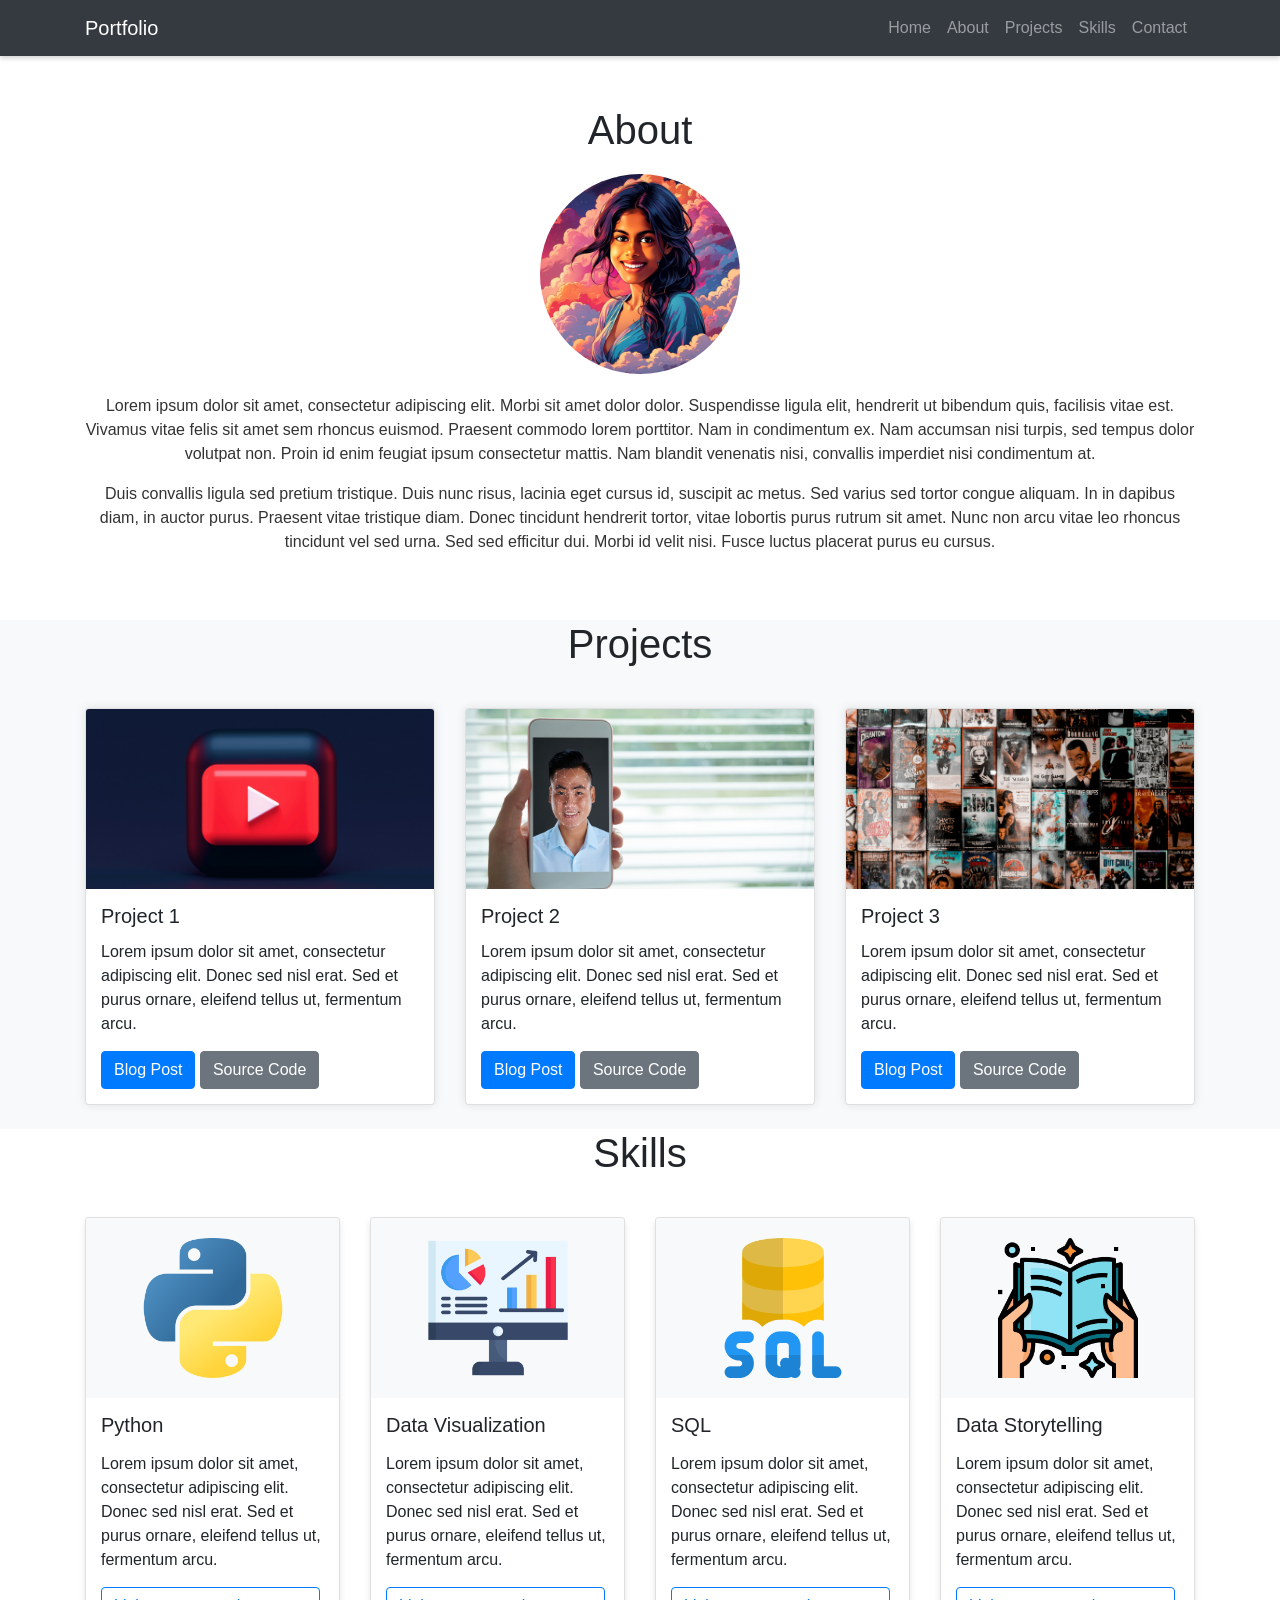
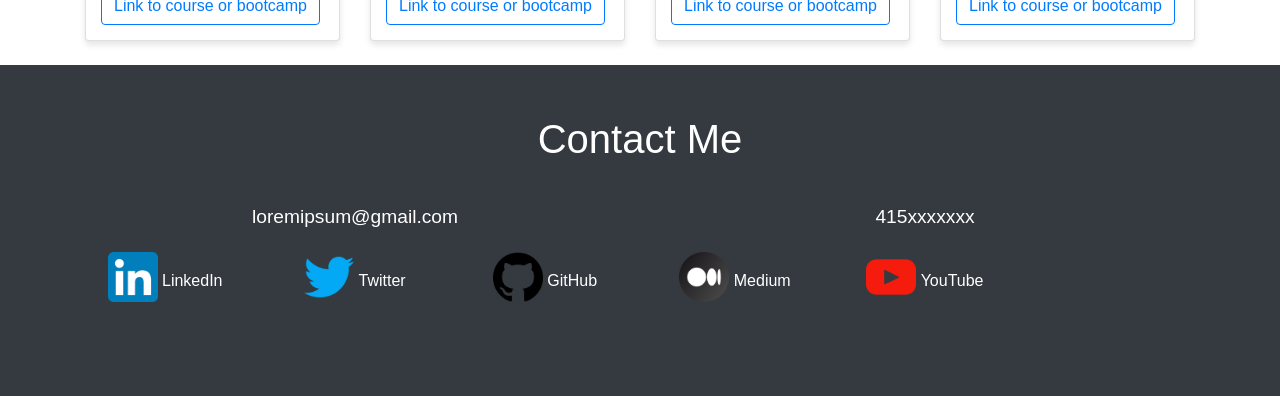
==== index.html @ c8d3bc5d "first commit" ====
<!DOCTYPE html>
<html lang="en">
<head>
<meta charset="UTF-8">
<meta name="viewport" content="width=device-width, initial-scale=1.0">
<title>About Section</title>
<!-- Bootstrap CSS -->
<link rel="stylesheet" href="https://stackpath.bootstrapcdn.com/bootstrap/4.5.2/css/bootstrap.min.css">

<style>
  .about-section {
    text-align: center;
    padding: 50px 0;
  }
  .about-section h2 {
    font-size: 2.5rem;
    margin-bottom: 20px;
  }
  .about-section img {
    width: 200px; /* Adjust the size as needed */
    height: 200px;
    border-radius: 50%; /* Makes the image round */
    margin-bottom: 20px;
  }
  .about-section p {
    color: #333;
  }

  /* Additional CSS for Projects Section */
.projects-section h2 {
  margin-bottom: 40px;
  font-size: 2.5rem;
}
.card {
  box-shadow: 0 0 10px rgba(0,0,0,0.1); /* Adds a subtle shadow around the card */
}
.card-img-top {
  max-height: 180px; /* Adjust this value to fit the image properly in the card */
  object-fit: cover; /* This makes sure the image covers the area properly */
}
.card-body {
  padding: 15px;
}
.card-title {
  font-size: 1.25rem;
}
.card-text {
  margin-bottom: 15px;
}

/* Additional CSS for Skills Section */
.skills-section h2 {
  margin-bottom: 40px;
  font-size: 2.5rem;
}
.skills-section .card {
  box-shadow: 0 4px 6px rgba(0,0,0,0.1);
}
.skills-section .card-img-top {
  padding: 20px; /* Add padding around your images if needed */
  background-color: #f8f9fa; /* Adjust the background color if your images have transparent areas */
  height: 180px; /* Fixed height for consistency */
  object-fit: contain; /* This will make sure the image is scaled properly within the container */
}
.skills-section .card-body {
  padding: 15px;
}
.skills-section .card-title {
  font-size: 1.25rem;
  margin-bottom: 15px;
}
.skills-section .btn-outline-primary {
  color: #007bff;
  border-color: #007bff;
}
.skills-section .btn-outline-primary:hover {
  color: #fff;
  background-color: #007bff;
  border-color: #007bff;
}

/* Additional CSS for Contact Section */
.contact-section {
  padding: 50px 0;
}
.contact-section h2 {
  font-size: 2.5rem;
  margin-bottom: 40px;
}
.contact-section p {
  font-size: 1.2rem;
  margin-bottom: 20px;
}
.social-icon {
  width: 50px; /* Size of your icons */
  margin-bottom: 10px;
}
/* Hover effect for icons */
.social-icon:hover {
  opacity: 0.7;
}
/* Style for links in the Contact section */
.contact-section a {
  color: #fff;
  text-decoration: none; /* Removes underline from links */
  display: inline-block; /* Allows for margin on the bottom */
  margin-bottom: 10px;
}
.contact-section a:hover {
  color: #ddd; /* Color when hovering over the link */
}

/* CSS for Sticky Navbar */
.navbar {
  box-shadow: 0 2px 5px rgba(0,0,0,0.2); /* Adds a shadow for depth */
}

/* Ensure padding is added to body to avoid content being hidden behind the navbar */
body { 
  padding-top: 56px; /* Adjust this value based on the height of your navbar */
}

/* Smooth scroll */
html {
  scroll-behavior: smooth;
}

/* Style for navigation bar links */
.navbar-nav .nav-link {
  color: white;
}

.navbar-nav .nav-link:hover {
  color: #f8f9fa; /* Slightly lighter white when hovering over links */
}

/* Media query for responsive navbar collapsing */
@media (max-width: 992px) {
  .navbar-collapse {
    background-color: #343a40; /* Same as navbar color for seamless look */
  }
}


</style>

</head>
<body>

<section id='about' class="about-section">
  <div class="container">
    <h2>About</h2>
    <img src="images/about/1.jpg" alt="About Me">
    <p>Lorem ipsum dolor sit amet, consectetur adipiscing elit. Morbi sit amet dolor dolor. Suspendisse ligula elit, hendrerit ut bibendum quis, facilisis vitae est. Vivamus vitae felis sit amet sem rhoncus euismod. Praesent commodo lorem porttitor. Nam in condimentum ex. Nam accumsan nisi turpis, sed tempus dolor volutpat non. Proin id enim feugiat ipsum consectetur mattis. Nam blandit venenatis nisi, convallis imperdiet nisi condimentum at.</p>
    <p>Duis convallis ligula sed pretium tristique. Duis nunc risus, lacinia eget cursus id, suscipit ac metus. Sed varius sed tortor congue aliquam. In in dapibus diam, in auctor purus. Praesent vitae tristique diam. Donec tincidunt hendrerit tortor, vitae lobortis purus rutrum sit amet. Nunc non arcu vitae leo rhoncus tincidunt vel sed urna. Sed sed efficitur dui. Morbi id velit nisi. Fusce luctus placerat purus eu cursus.</p>
  </div>
</section>


<!-- Projects Section -->
<section id="projects" class="projects-section bg-light" id="projects">
  <div class="container">
    <h2 class="text-center">Projects</h2>
    <div class="row">
      <!-- Project 1 -->
      <div class="col-md-4 mb-4">
        <div class="card">
          <img src="images/projects/1.jpg" class="card-img-top" alt="Project 1">
          <div class="card-body">
            <h5 class="card-title">Project 1</h5>
            <p class="card-text">Lorem ipsum dolor sit amet, consectetur adipiscing elit. Donec sed nisl erat. Sed et purus ornare, eleifend tellus ut, fermentum arcu.</p>
            <a href="#" class="btn btn-primary">Blog Post</a>
            <a href="#" class="btn btn-secondary">Source Code</a>
          </div>
        </div>
      </div>
      <!-- Project 2 -->
      <div class="col-md-4 mb-4">
        <div class="card">
          <img src="images/projects/2.jpg" class="card-img-top" alt="Project 2">
          <div class="card-body">
            <h5 class="card-title">Project 2</h5>
            <p class="card-text">Lorem ipsum dolor sit amet, consectetur adipiscing elit. Donec sed nisl erat. Sed et purus ornare, eleifend tellus ut, fermentum arcu.</p>
            <a href="#" class="btn btn-primary">Blog Post</a>
            <a href="#" class="btn btn-secondary">Source Code</a>
          </div>
        </div>
      </div>
      <!-- Project 3 -->
      <div class="col-md-4 mb-4">
        <div class="card">
          <img src="images/projects/3.jpg" class="card-img-top" alt="Project 3">
          <div class="card-body">
            <h5 class="card-title">Project 3</h5>
            <p class="card-text">Lorem ipsum dolor sit amet, consectetur adipiscing elit. Donec sed nisl erat. Sed et purus ornare, eleifend tellus ut, fermentum arcu.</p>
            <a href="#" class="btn btn-primary">Blog Post</a>
            <a href="#" class="btn btn-secondary">Source Code</a>
          </div>
        </div>
      </div>
    </div>

  </div>
</section>


<!-- Skills Section -->
<section id="skills" class="skills-section bg-white" id="skills">
  <div class="container">
    <h2 class="text-center">Skills</h2>
    <div class="row">
      <!-- Skill 1 -->
      <div class="col-lg-3 col-md-6 mb-4">
        <div class="card">
          <img src="images/skills/1.png" class="card-img-top" alt="Python">
          <div class="card-body">
            <h5 class="card-title">Python</h5>
            <p class="card-text">Lorem ipsum dolor sit amet, consectetur adipiscing elit. Donec sed nisl erat. Sed et purus ornare, eleifend tellus ut, fermentum arcu.</p>
            <a href="#" class="btn btn-outline-primary">Link to course or bootcamp</a>
          </div>
        </div>
      </div>
      <!-- Skill 2 -->
      <div class="col-lg-3 col-md-6 mb-4">
        <div class="card">
          <img src="images/skills/2.png" class="card-img-top" alt="Data Visualization">
          <div class="card-body">
            <h5 class="card-title">Data Visualization</h5>
            <p class="card-text">Lorem ipsum dolor sit amet, consectetur adipiscing elit. Donec sed nisl erat. Sed et purus ornare, eleifend tellus ut, fermentum arcu.</p>
            <a href="#" class="btn btn-outline-primary">Link to course or bootcamp</a>
          </div>
        </div>
      </div>
      <!-- Skill 3 -->
      <div class="col-lg-3 col-md-6 mb-4">
        <div class="card">
          <img src="images/skills/3.png" class="card-img-top" alt="SQL">
          <div class="card-body">
            <h5 class="card-title">SQL</h5>
            <p class="card-text">Lorem ipsum dolor sit amet, consectetur adipiscing elit. Donec sed nisl erat. Sed et purus ornare, eleifend tellus ut, fermentum arcu.</p>
            <a href="#" class="btn btn-outline-primary">Link to course or bootcamp</a>
          </div>
        </div>
      </div>
      <!-- Skill 4 -->
      <div class="col-lg-3 col-md-6 mb-4">
        <div class="card">
          <img src="images/skills/4.png" class="card-img-top" alt="Data Storytelling">
          <div class="card-body">
            <h5 class="card-title">Data Storytelling</h5>
            <p class="card-text">Lorem ipsum dolor sit amet, consectetur adipiscing elit. Donec sed nisl erat. Sed et purus ornare, eleifend tellus ut, fermentum arcu.</p>
            <a href="#" class="btn btn-outline-primary">Link to course or bootcamp</a>
          </div>
        </div>
      </div>
    </div>
  </div>
</section>

<!-- Contact Me Section -->
<section id="contact" class="contact-section text-center text-white bg-dark">
  <div class="container">
    <h2>Contact Me</h2>
    <div class="row">
      <div class="col-lg-6">
        <p><i class="fas fa-envelope"></i> loremipsum@gmail.com</p>
      </div>
      <div class="col-lg-6">
        <p><i class="fas fa-phone"></i> 415xxxxxxx</p>
      </div>
    </div>
    <div class="row">
      <div class="col-lg-2 col-md-4 mb-4">
        <a href="https://linkedin.com/in/yourusername" target="_blank">
          <img src="icons/linkedin.png" alt="LinkedIn" class="social-icon">
          LinkedIn
        </a>
      </div>
      <div class="col-lg-2 col-md-4 mb-4">
        <a href="https://twitter.com/yourusername" target="_blank">
          <img src="icons/twitter.png" alt="Twitter" class="social-icon">
          Twitter
        </a>
      </div>
      <div class="col-lg-2 col-md-4 mb-4">
        <a href="https://github.com/yourusername" target="_blank">
          <img src="icons/github.png" alt="GitHub" class="social-icon">
          GitHub
        </a>
      </div>
      <div class="col-lg-2 col-md-4 mb-4">
        <a href="https://medium.com/@yourusername" target="_blank">
          <img src="icons/medium.png" alt="Medium" class="social-icon">
          Medium
        </a>
      </div>
      <div class="col-lg-2 col-md-4 mb-4">
        <a href="https://youtube.com/c/yourchannel" target="_blank">
          <img src="icons/youtube.png" alt="YouTube" class="social-icon">
          YouTube
        </a>
      </div>
    </div>
  </div>
</section>

<!-- Sticky Navigation Bar -->
<nav class="navbar navbar-expand-lg navbar-dark bg-dark fixed-top">
  <div class="container">
    <a class="navbar-brand" href="#home">Portfolio</a>
    <button class="navbar-toggler" type="button" data-toggle="collapse" data-target="#navbarNav" aria-controls="navbarNav" aria-expanded="false" aria-label="Toggle navigation">
      <span class="navbar-toggler-icon"></span>
    </button>
    <div class="collapse navbar-collapse" id="navbarNav">
      <ul class="navbar-nav ml-auto">
        <li class="nav-item">
          <a class="nav-link" href="#home">Home</a>
        </li>
        <li class="nav-item">
          <a class="nav-link" href="#about">About</a>
        </li>
        <li class="nav-item">
          <a class="nav-link" href="#projects">Projects</a>
        </li>
        <li class="nav-item">
          <a class="nav-link" href="#skills">Skills</a>
        </li>
        <li class="nav-item">
          <a class="nav-link" href="#contact">Contact</a>
        </li>
      </ul>
    </div>
  </div>
</nav>


<!-- Bootstrap JS and dependencies (jQuery and Popper) -->
<script src="https://code.jquery.com/jquery-3.5.1.slim.min.js"></script>
<script src="https://cdn.jsdelivr.net/npm/popper.js@1.9.5/dist/umd/popper.min.js"></script>
<script src="https://stackpath.bootstrapcdn.com/bootstrap/4.5.2/js/bootstrap.min.js"></script>
</body>
</html>
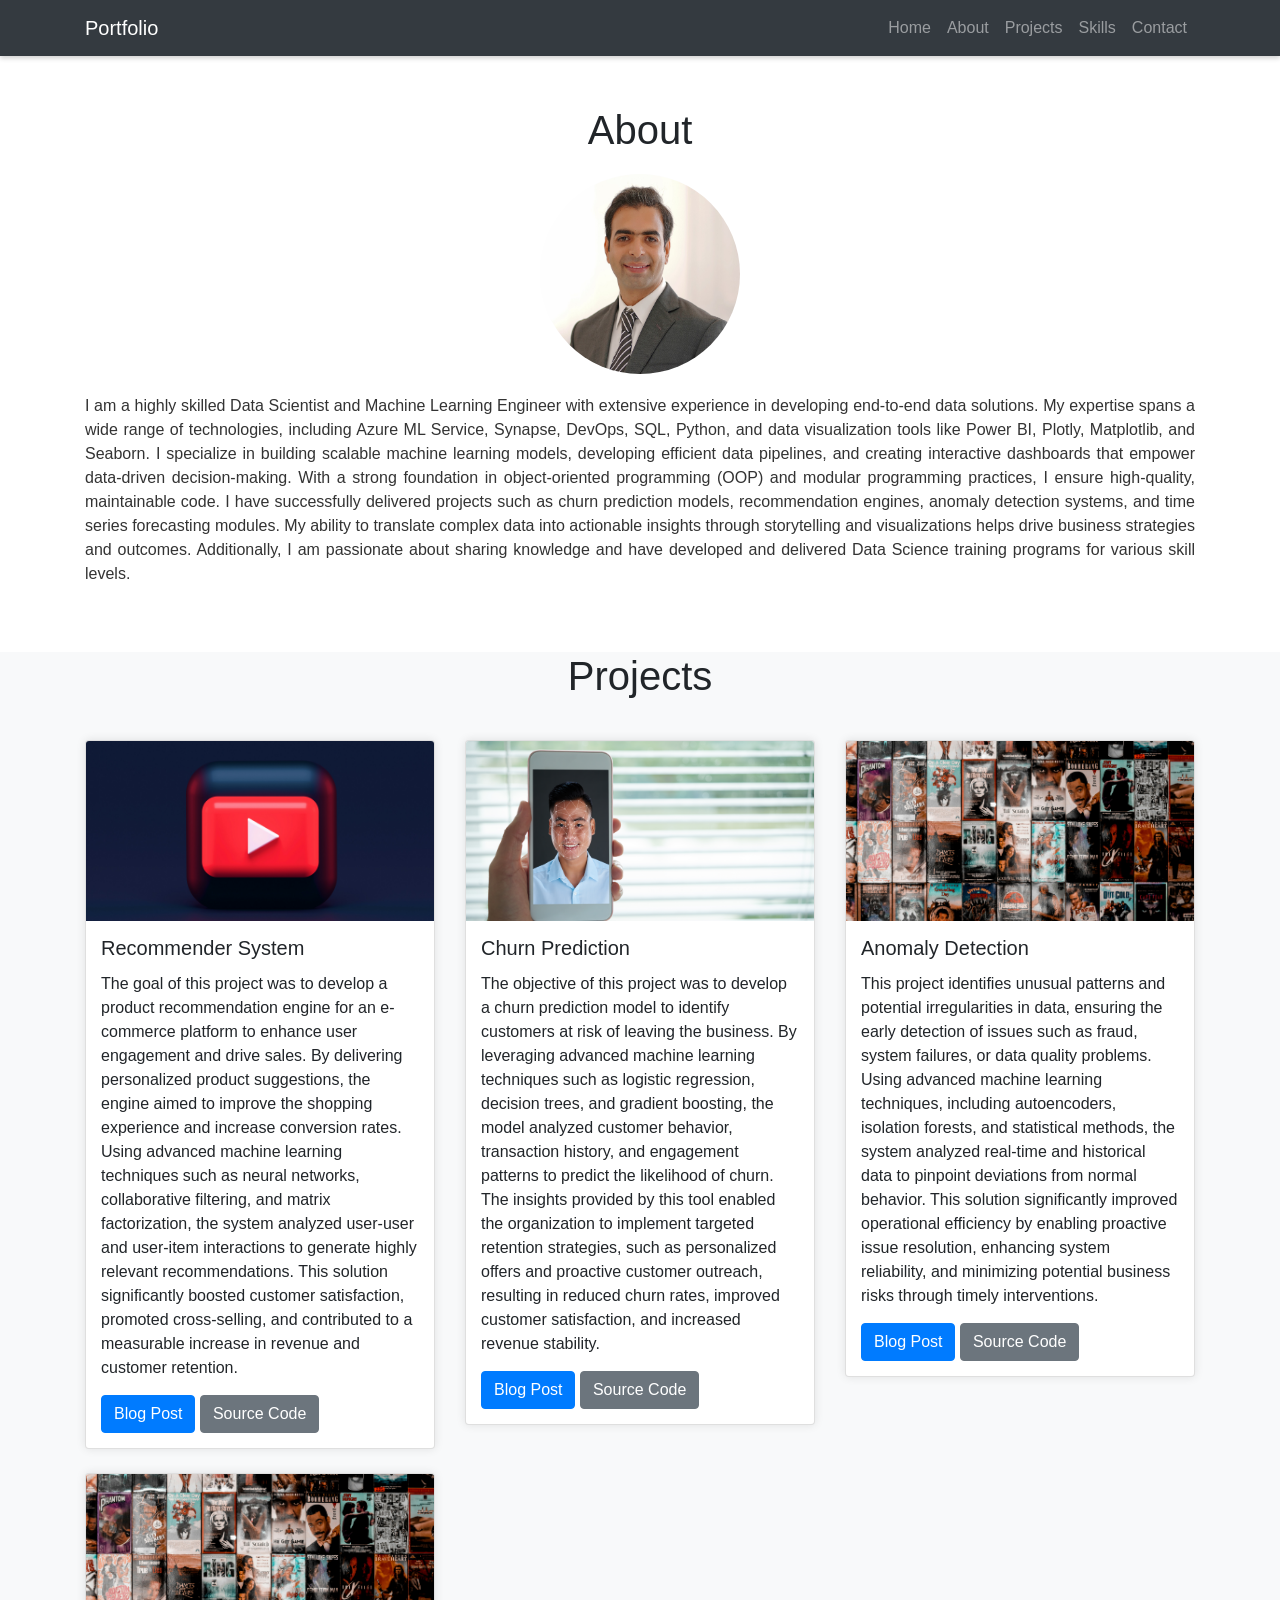
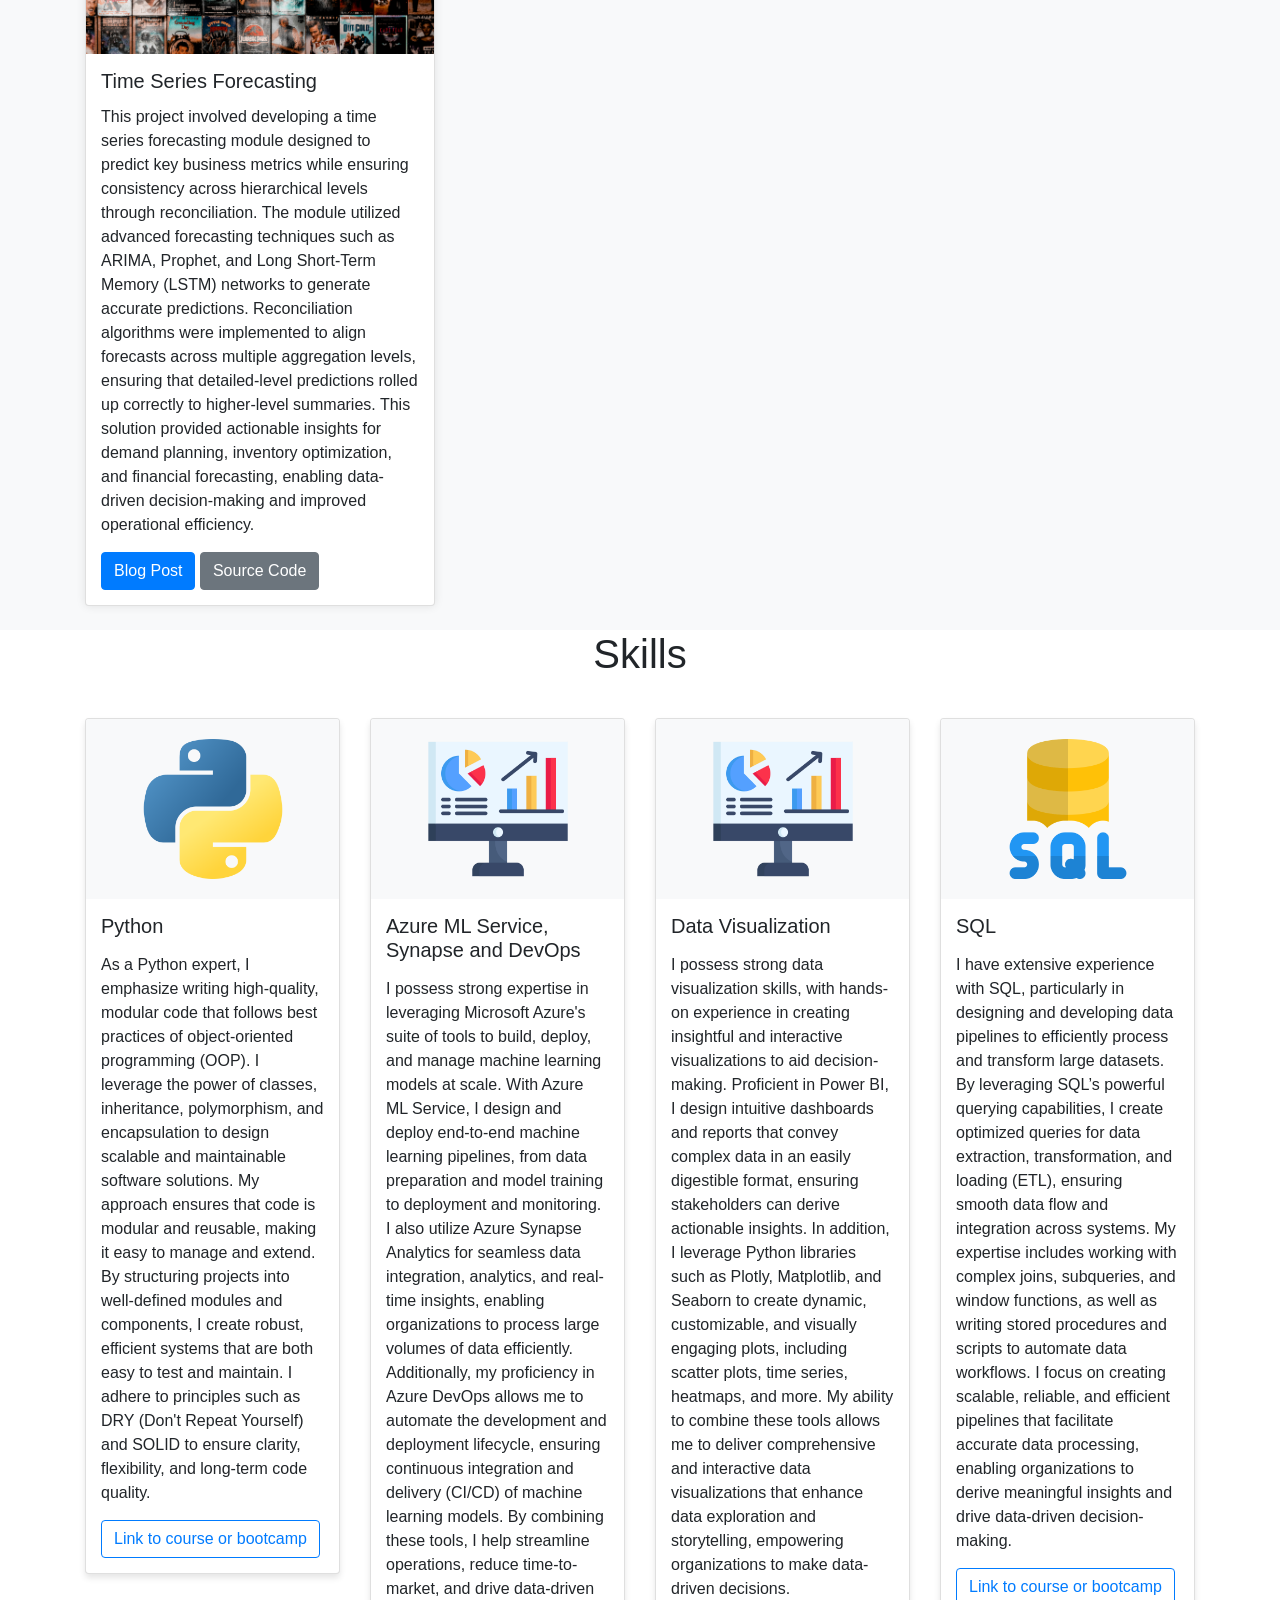
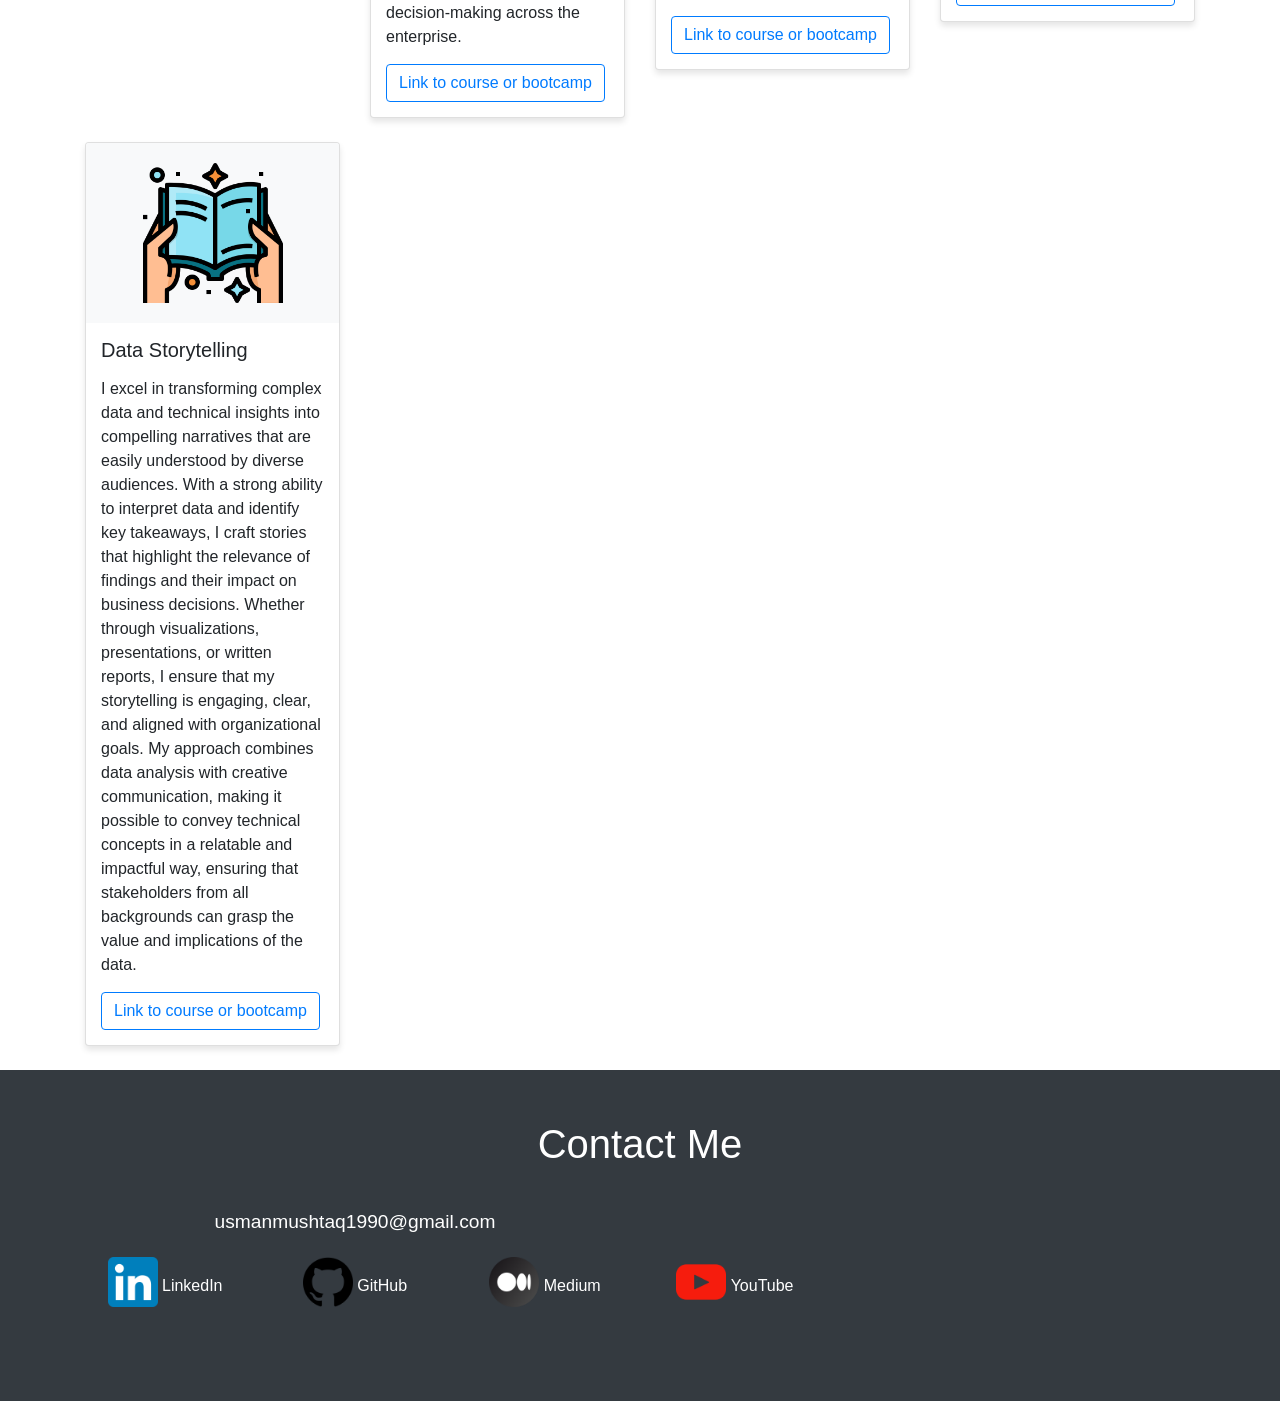
==== commit 2eb8216a: "basic structure of my profile added" ====
--- a/index.html
+++ b/index.html
@@ -150,12 +150,10 @@
 <section id='about' class="about-section">
   <div class="container">
     <h2>About</h2>
-    <img src="images/about/1.jpg" alt="About Me">
-    <p>Lorem ipsum dolor sit amet, consectetur adipiscing elit. Morbi sit amet dolor dolor. Suspendisse ligula elit, hendrerit ut bibendum quis, facilisis vitae est. Vivamus vitae felis sit amet sem rhoncus euismod. Praesent commodo lorem porttitor. Nam in condimentum ex. Nam accumsan nisi turpis, sed tempus dolor volutpat non. Proin id enim feugiat ipsum consectetur mattis. Nam blandit venenatis nisi, convallis imperdiet nisi condimentum at.</p>
-    <p>Duis convallis ligula sed pretium tristique. Duis nunc risus, lacinia eget cursus id, suscipit ac metus. Sed varius sed tortor congue aliquam. In in dapibus diam, in auctor purus. Praesent vitae tristique diam. Donec tincidunt hendrerit tortor, vitae lobortis purus rutrum sit amet. Nunc non arcu vitae leo rhoncus tincidunt vel sed urna. Sed sed efficitur dui. Morbi id velit nisi. Fusce luctus placerat purus eu cursus.</p>
+    <img src="images/about/usman_about_.JPG" alt="About Me">
+    <p style="text-align: justify">I am a highly skilled Data Scientist and Machine Learning Engineer with extensive experience in developing end-to-end data solutions. My expertise spans a wide range of technologies, including Azure ML Service, Synapse, DevOps, SQL, Python, and data visualization tools like Power BI, Plotly, Matplotlib, and Seaborn. I specialize in building scalable machine learning models, developing efficient data pipelines, and creating interactive dashboards that empower data-driven decision-making. With a strong foundation in object-oriented programming (OOP) and modular programming practices, I ensure high-quality, maintainable code. I have successfully delivered projects such as churn prediction models, recommendation engines, anomaly detection systems, and time series forecasting modules. My ability to translate complex data into actionable insights through storytelling and visualizations helps drive business strategies and outcomes. Additionally, I am passionate about sharing knowledge and have developed and delivered Data Science training programs for various skill levels.</p>
   </div>
 </section>
-
 
 <!-- Projects Section -->
 <section id="projects" class="projects-section bg-light" id="projects">
@@ -167,8 +165,8 @@
         <div class="card">
           <img src="images/projects/1.jpg" class="card-img-top" alt="Project 1">
           <div class="card-body">
-            <h5 class="card-title">Project 1</h5>
-            <p class="card-text">Lorem ipsum dolor sit amet, consectetur adipiscing elit. Donec sed nisl erat. Sed et purus ornare, eleifend tellus ut, fermentum arcu.</p>
+            <h5 class="card-title">Recommender System</h5>
+            <p class="card-text">The goal of this project was to develop a product recommendation engine for an e-commerce platform to enhance user engagement and drive sales. By delivering personalized product suggestions, the engine aimed to improve the shopping experience and increase conversion rates. Using advanced machine learning techniques such as neural networks, collaborative filtering, and matrix factorization, the system analyzed user-user and user-item interactions to generate highly relevant recommendations. This solution significantly boosted customer satisfaction, promoted cross-selling, and contributed to a measurable increase in revenue and customer retention.</p>
             <a href="#" class="btn btn-primary">Blog Post</a>
             <a href="#" class="btn btn-secondary">Source Code</a>
           </div>
@@ -179,8 +177,8 @@
         <div class="card">
           <img src="images/projects/2.jpg" class="card-img-top" alt="Project 2">
           <div class="card-body">
-            <h5 class="card-title">Project 2</h5>
-            <p class="card-text">Lorem ipsum dolor sit amet, consectetur adipiscing elit. Donec sed nisl erat. Sed et purus ornare, eleifend tellus ut, fermentum arcu.</p>
+            <h5 class="card-title">Churn Prediction</h5>
+            <p class="card-text"> The objective of this project was to develop a churn prediction model to identify customers at risk of leaving the business. By leveraging advanced machine learning techniques such as logistic regression, decision trees, and gradient boosting, the model analyzed customer behavior, transaction history, and engagement patterns to predict the likelihood of churn. The insights provided by this tool enabled the organization to implement targeted retention strategies, such as personalized offers and proactive customer outreach, resulting in reduced churn rates, improved customer satisfaction, and increased revenue stability.</p>
             <a href="#" class="btn btn-primary">Blog Post</a>
             <a href="#" class="btn btn-secondary">Source Code</a>
           </div>
@@ -191,17 +189,32 @@
         <div class="card">
           <img src="images/projects/3.jpg" class="card-img-top" alt="Project 3">
           <div class="card-body">
-            <h5 class="card-title">Project 3</h5>
-            <p class="card-text">Lorem ipsum dolor sit amet, consectetur adipiscing elit. Donec sed nisl erat. Sed et purus ornare, eleifend tellus ut, fermentum arcu.</p>
+            <h5 class="card-title">Anomaly Detection</h5>
+            <p class="card-text"> 
+              This project identifies unusual patterns and potential irregularities in data, ensuring the early detection of issues such as fraud, system failures, or data quality problems. Using advanced machine learning techniques, including autoencoders, isolation forests, and statistical methods, the system analyzed real-time and historical data to pinpoint deviations from normal behavior. This solution significantly improved operational efficiency by enabling proactive issue resolution, enhancing system reliability, and minimizing potential business risks through timely interventions.</p>
             <a href="#" class="btn btn-primary">Blog Post</a>
             <a href="#" class="btn btn-secondary">Source Code</a>
           </div>
         </div>
       </div>
+      <!-- Project 4 -->
+      <div class="col-md-4 mb-4">
+        <div class="card">
+          <img src="images/projects/3.jpg" class="card-img-top" alt="Project 3">
+          <div class="card-body">
+            <h5 class="card-title">Time Series Forecasting</h5>
+            <p class="card-text"> 
+              This project involved developing a time series forecasting module designed to predict key business metrics while ensuring consistency across hierarchical levels through reconciliation. The module utilized advanced forecasting techniques such as ARIMA, Prophet, and Long Short-Term Memory (LSTM) networks to generate accurate predictions. Reconciliation algorithms were implemented to align forecasts across multiple aggregation levels, ensuring that detailed-level predictions rolled up correctly to higher-level summaries. This solution provided actionable insights for demand planning, inventory optimization, and financial forecasting, enabling data-driven decision-making and improved operational efficiency.</p>
+            <a href="#" class="btn btn-primary">Blog Post</a>
+            <a href="#" class="btn btn-secondary">Source Code</a>
+          </div>
+        </div>
+      </div>
     </div>
 
   </div>
 </section>
+
 
 
 <!-- Skills Section -->
@@ -215,7 +228,7 @@
           <img src="images/skills/1.png" class="card-img-top" alt="Python">
           <div class="card-body">
             <h5 class="card-title">Python</h5>
-            <p class="card-text">Lorem ipsum dolor sit amet, consectetur adipiscing elit. Donec sed nisl erat. Sed et purus ornare, eleifend tellus ut, fermentum arcu.</p>
+            <p class="card-text">As a Python expert, I emphasize writing high-quality, modular code that follows best practices of object-oriented programming (OOP). I leverage the power of classes, inheritance, polymorphism, and encapsulation to design scalable and maintainable software solutions. My approach ensures that code is modular and reusable, making it easy to manage and extend. By structuring projects into well-defined modules and components, I create robust, efficient systems that are both easy to test and maintain. I adhere to principles such as DRY (Don't Repeat Yourself) and SOLID to ensure clarity, flexibility, and long-term code quality.</p>
             <a href="#" class="btn btn-outline-primary">Link to course or bootcamp</a>
           </div>
         </div>
@@ -225,8 +238,19 @@
         <div class="card">
           <img src="images/skills/2.png" class="card-img-top" alt="Data Visualization">
           <div class="card-body">
+            <h5 class="card-title">Azure ML Service, Synapse and DevOps</h5>
+            <p class="card-text"> I possess strong expertise in leveraging Microsoft Azure's suite of tools to build, deploy, and manage machine learning models at scale. With Azure ML Service, I design and deploy end-to-end machine learning pipelines, from data preparation and model training to deployment and monitoring. I also utilize Azure Synapse Analytics for seamless data integration, analytics, and real-time insights, enabling organizations to process large volumes of data efficiently. Additionally, my proficiency in Azure DevOps allows me to automate the development and deployment lifecycle, ensuring continuous integration and delivery (CI/CD) of machine learning models. By combining these tools, I help streamline operations, reduce time-to-market, and drive data-driven decision-making across the enterprise.</p>
+            <a href="#" class="btn btn-outline-primary">Link to course or bootcamp</a>
+          </div>
+        </div>
+      </div>
+      <!-- Skill 2 -->
+      <div class="col-lg-3 col-md-6 mb-4">
+        <div class="card">
+          <img src="images/skills/2.png" class="card-img-top" alt="Data Visualization">
+          <div class="card-body">
             <h5 class="card-title">Data Visualization</h5>
-            <p class="card-text">Lorem ipsum dolor sit amet, consectetur adipiscing elit. Donec sed nisl erat. Sed et purus ornare, eleifend tellus ut, fermentum arcu.</p>
+            <p class="card-text">I possess strong data visualization skills, with hands-on experience in creating insightful and interactive visualizations to aid decision-making. Proficient in Power BI, I design intuitive dashboards and reports that convey complex data in an easily digestible format, ensuring stakeholders can derive actionable insights. In addition, I leverage Python libraries such as Plotly, Matplotlib, and Seaborn to create dynamic, customizable, and visually engaging plots, including scatter plots, time series, heatmaps, and more. My ability to combine these tools allows me to deliver comprehensive and interactive data visualizations that enhance data exploration and storytelling, empowering organizations to make data-driven decisions.</p>
             <a href="#" class="btn btn-outline-primary">Link to course or bootcamp</a>
           </div>
         </div>
@@ -237,7 +261,7 @@
           <img src="images/skills/3.png" class="card-img-top" alt="SQL">
           <div class="card-body">
             <h5 class="card-title">SQL</h5>
-            <p class="card-text">Lorem ipsum dolor sit amet, consectetur adipiscing elit. Donec sed nisl erat. Sed et purus ornare, eleifend tellus ut, fermentum arcu.</p>
+            <p class="card-text">I have extensive experience with SQL, particularly in designing and developing data pipelines to efficiently process and transform large datasets. By leveraging SQL’s powerful querying capabilities, I create optimized queries for data extraction, transformation, and loading (ETL), ensuring smooth data flow and integration across systems. My expertise includes working with complex joins, subqueries, and window functions, as well as writing stored procedures and scripts to automate data workflows. I focus on creating scalable, reliable, and efficient pipelines that facilitate accurate data processing, enabling organizations to derive meaningful insights and drive data-driven decision-making.</p>
             <a href="#" class="btn btn-outline-primary">Link to course or bootcamp</a>
           </div>
         </div>
@@ -248,7 +272,7 @@
           <img src="images/skills/4.png" class="card-img-top" alt="Data Storytelling">
           <div class="card-body">
             <h5 class="card-title">Data Storytelling</h5>
-            <p class="card-text">Lorem ipsum dolor sit amet, consectetur adipiscing elit. Donec sed nisl erat. Sed et purus ornare, eleifend tellus ut, fermentum arcu.</p>
+            <p class="card-text">I excel in transforming complex data and technical insights into compelling narratives that are easily understood by diverse audiences. With a strong ability to interpret data and identify key takeaways, I craft stories that highlight the relevance of findings and their impact on business decisions. Whether through visualizations, presentations, or written reports, I ensure that my storytelling is engaging, clear, and aligned with organizational goals. My approach combines data analysis with creative communication, making it possible to convey technical concepts in a relatable and impactful way, ensuring that stakeholders from all backgrounds can grasp the value and implications of the data.</p>
             <a href="#" class="btn btn-outline-primary">Link to course or bootcamp</a>
           </div>
         </div>
@@ -256,6 +280,8 @@
     </div>
   </div>
 </section>
+
+
 
 <!-- Contact Me Section -->
 <section id="contact" class="contact-section text-center text-white bg-dark">
@@ -263,39 +289,30 @@
     <h2>Contact Me</h2>
     <div class="row">
       <div class="col-lg-6">
-        <p><i class="fas fa-envelope"></i> loremipsum@gmail.com</p>
-      </div>
-      <div class="col-lg-6">
-        <p><i class="fas fa-phone"></i> 415xxxxxxx</p>
+        <p><i class="fas fa-envelope"></i> usmanmushtaq1990@gmail.com</p>
       </div>
     </div>
     <div class="row">
       <div class="col-lg-2 col-md-4 mb-4">
-        <a href="https://linkedin.com/in/yourusername" target="_blank">
+        <a href="https://linkedin.com/in/usman-mushtaq-76699565" target="_blank">
           <img src="icons/linkedin.png" alt="LinkedIn" class="social-icon">
           LinkedIn
         </a>
       </div>
       <div class="col-lg-2 col-md-4 mb-4">
-        <a href="https://twitter.com/yourusername" target="_blank">
-          <img src="icons/twitter.png" alt="Twitter" class="social-icon">
-          Twitter
-        </a>
-      </div>
-      <div class="col-lg-2 col-md-4 mb-4">
-        <a href="https://github.com/yourusername" target="_blank">
+        <a href="https://github.com/umushtaq1990" target="_blank">
           <img src="icons/github.png" alt="GitHub" class="social-icon">
           GitHub
         </a>
       </div>
       <div class="col-lg-2 col-md-4 mb-4">
-        <a href="https://medium.com/@yourusername" target="_blank">
+        <a href="https://medium.com/@usmanmushtaq1990" target="_blank">
           <img src="icons/medium.png" alt="Medium" class="social-icon">
           Medium
         </a>
       </div>
       <div class="col-lg-2 col-md-4 mb-4">
-        <a href="https://youtube.com/c/yourchannel" target="_blank">
+        <a href="https://youtube.com/@usmanmushtaq3152" target="_blank">
           <img src="icons/youtube.png" alt="YouTube" class="social-icon">
           YouTube
         </a>
@@ -303,6 +320,8 @@
     </div>
   </div>
 </section>
+
+
 
 <!-- Sticky Navigation Bar -->
 <nav class="navbar navbar-expand-lg navbar-dark bg-dark fixed-top">
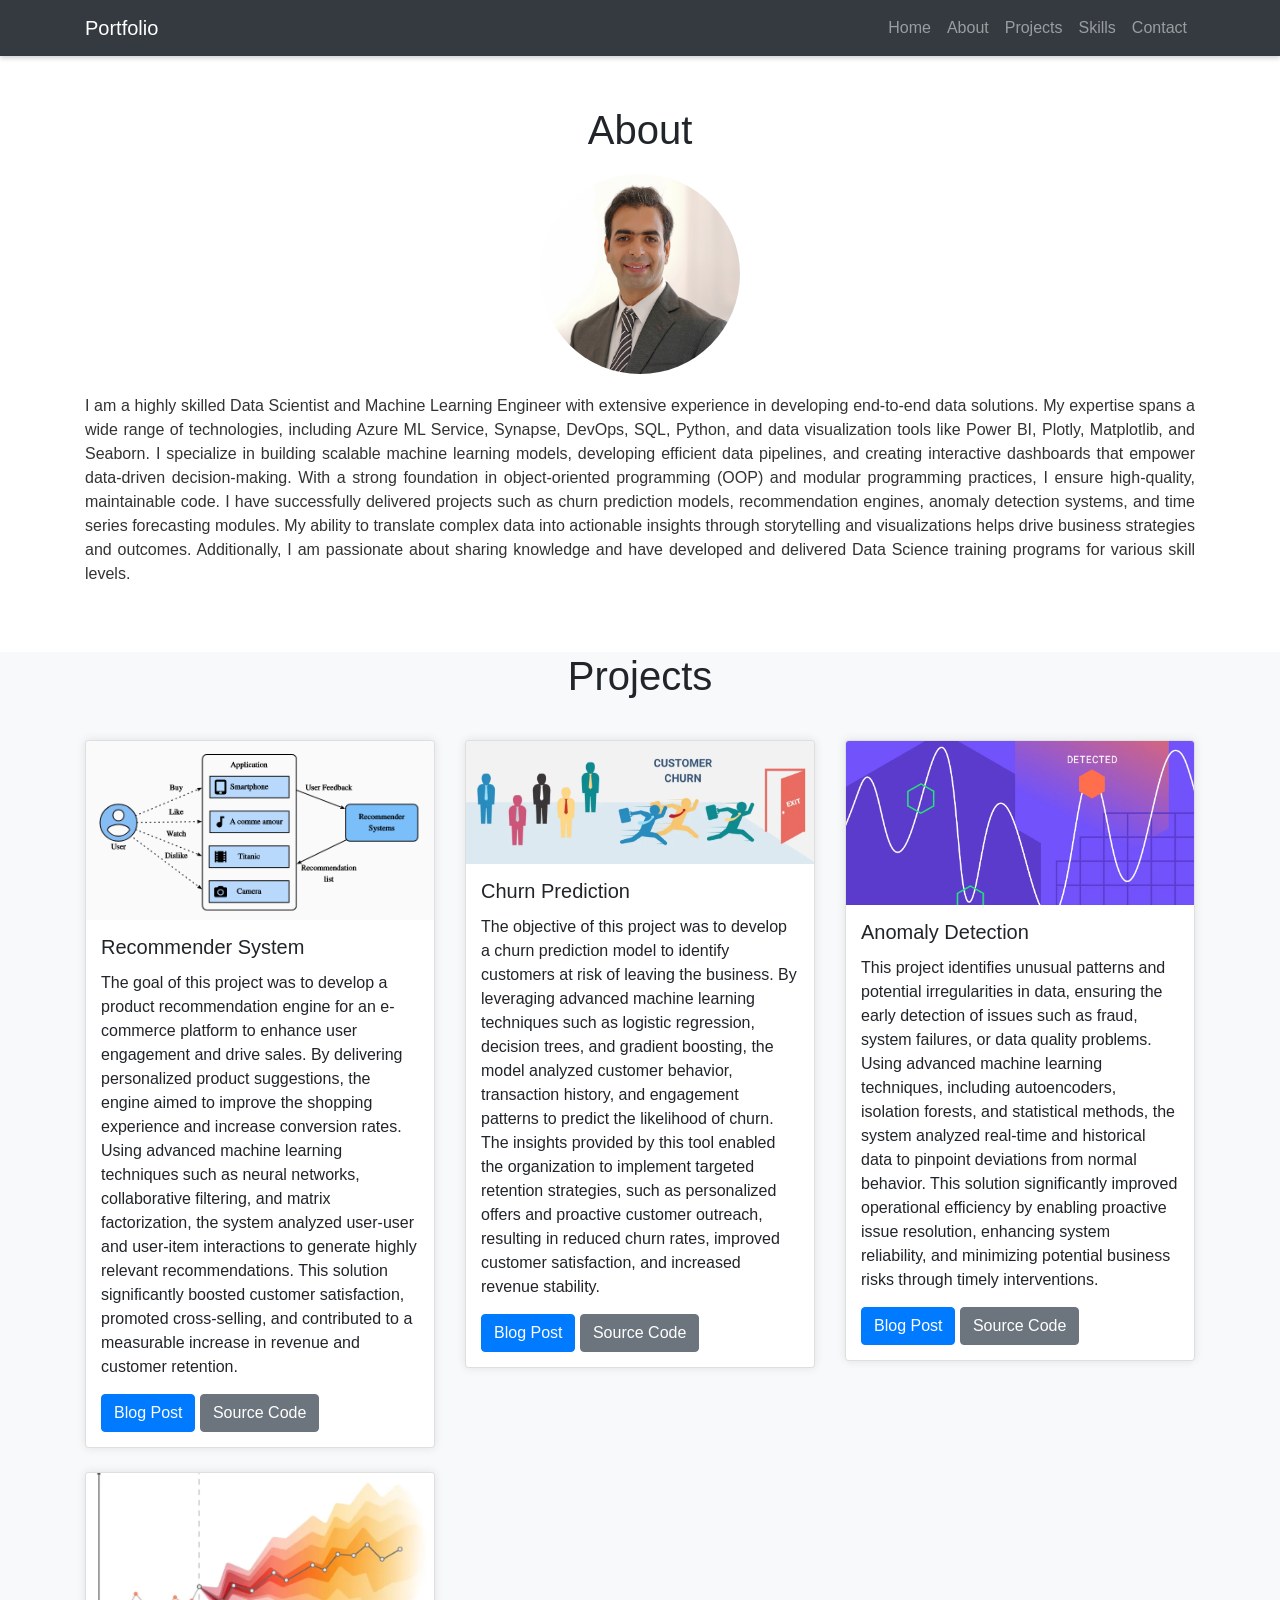
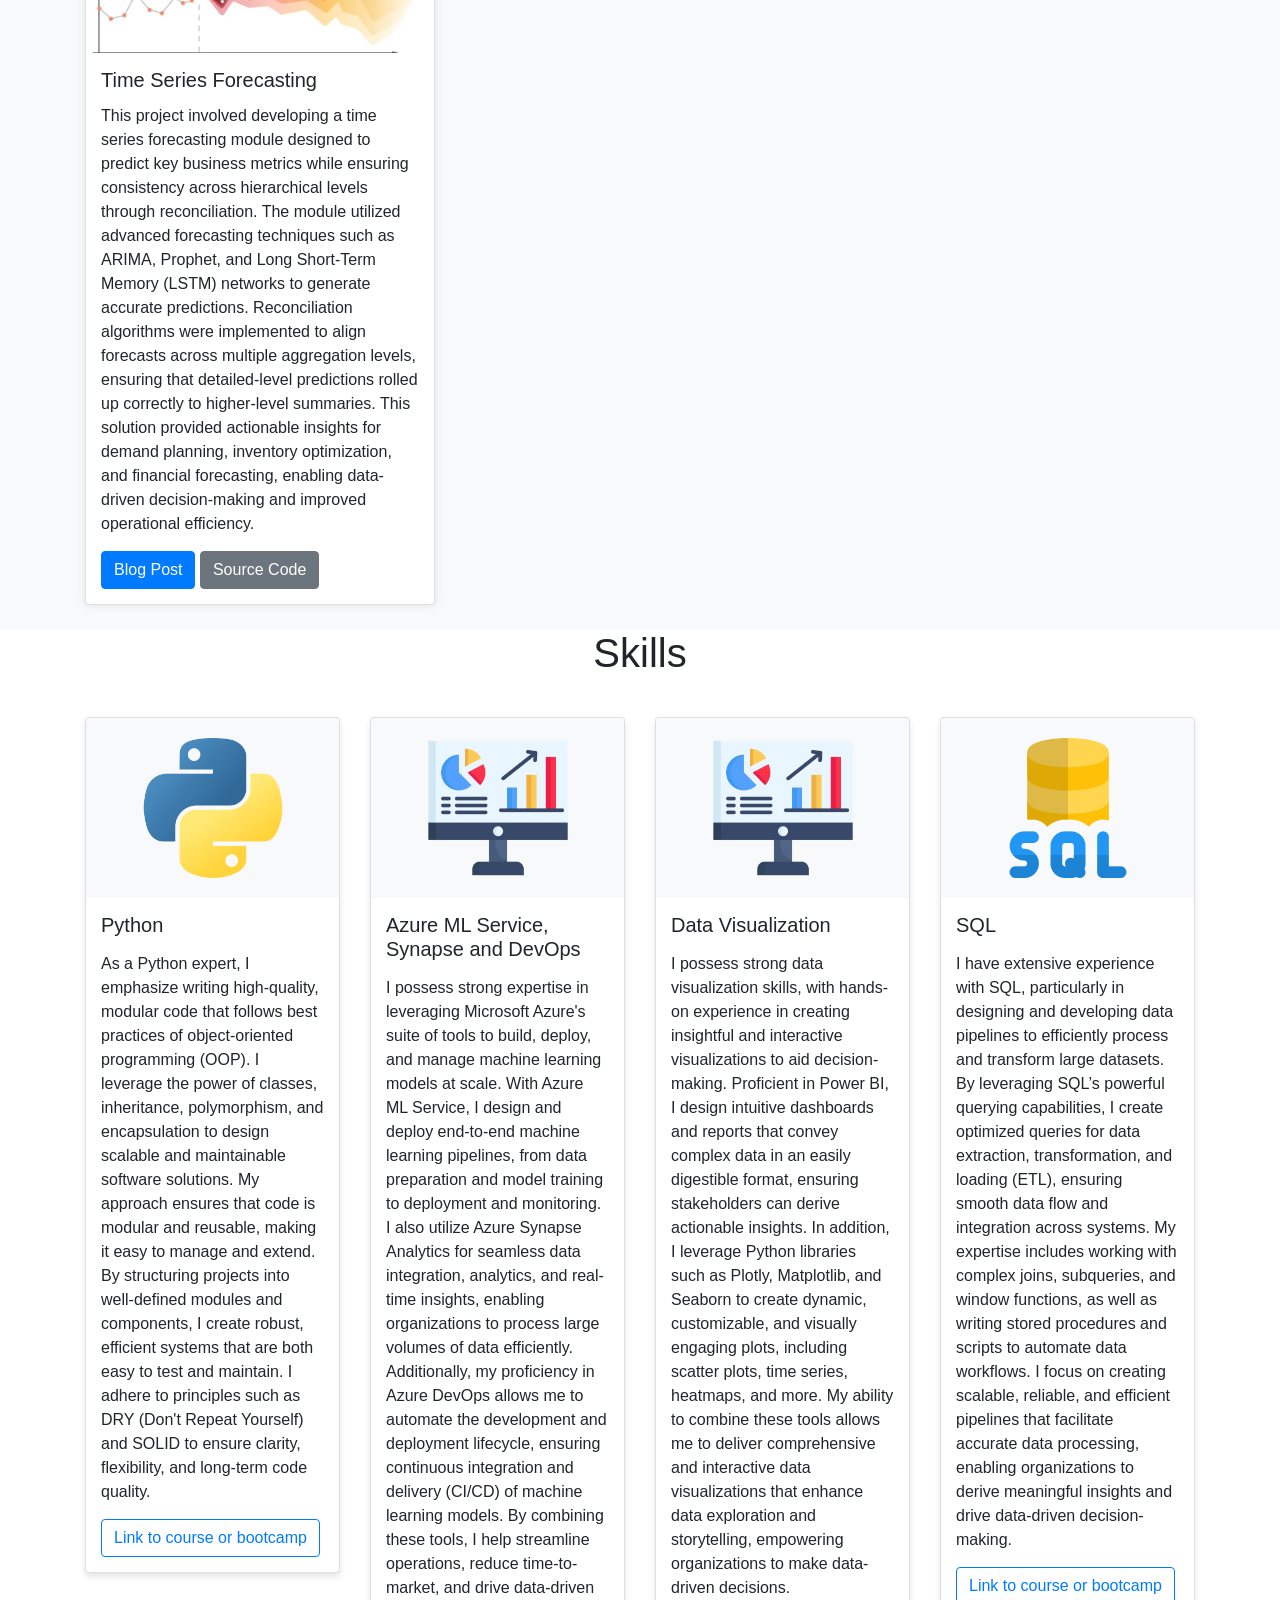
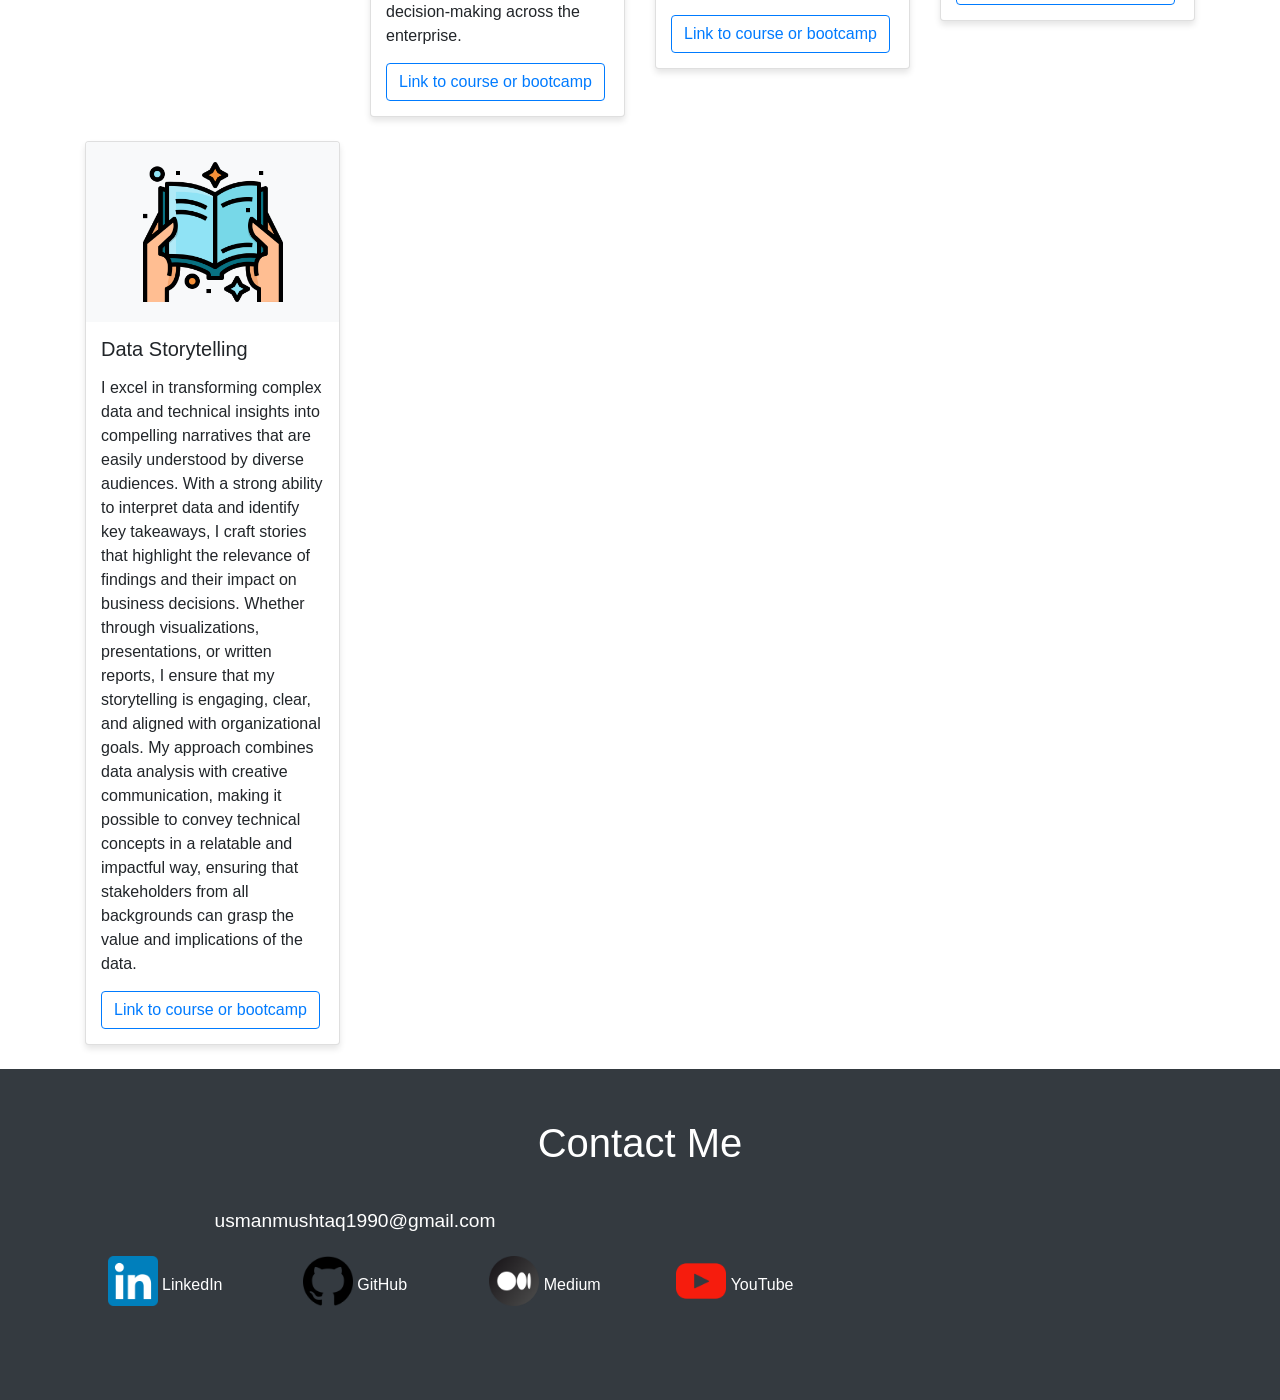
==== commit 068fdad3: "paths adjusted" ====
--- a/index.html
+++ b/index.html
@@ -163,50 +163,50 @@
       <!-- Project 1 -->
       <div class="col-md-4 mb-4">
         <div class="card">
-          <img src="images/projects/1.jpg" class="card-img-top" alt="Project 1">
+          <img src="images/projects/recommender.png" class="card-img-top" alt="Project 1">
           <div class="card-body">
             <h5 class="card-title">Recommender System</h5>
             <p class="card-text">The goal of this project was to develop a product recommendation engine for an e-commerce platform to enhance user engagement and drive sales. By delivering personalized product suggestions, the engine aimed to improve the shopping experience and increase conversion rates. Using advanced machine learning techniques such as neural networks, collaborative filtering, and matrix factorization, the system analyzed user-user and user-item interactions to generate highly relevant recommendations. This solution significantly boosted customer satisfaction, promoted cross-selling, and contributed to a measurable increase in revenue and customer retention.</p>
             <a href="#" class="btn btn-primary">Blog Post</a>
-            <a href="#" class="btn btn-secondary">Source Code</a>
+            <a href="https://github.com/umushtaq1990/ProductRecommendationSystem" class="btn btn-secondary">Source Code</a>
           </div>
         </div>
       </div>
       <!-- Project 2 -->
       <div class="col-md-4 mb-4">
         <div class="card">
-          <img src="images/projects/2.jpg" class="card-img-top" alt="Project 2">
+          <img src="images/projects/churn.png" class="card-img-top" alt="Project 2">
           <div class="card-body">
             <h5 class="card-title">Churn Prediction</h5>
             <p class="card-text"> The objective of this project was to develop a churn prediction model to identify customers at risk of leaving the business. By leveraging advanced machine learning techniques such as logistic regression, decision trees, and gradient boosting, the model analyzed customer behavior, transaction history, and engagement patterns to predict the likelihood of churn. The insights provided by this tool enabled the organization to implement targeted retention strategies, such as personalized offers and proactive customer outreach, resulting in reduced churn rates, improved customer satisfaction, and increased revenue stability.</p>
             <a href="#" class="btn btn-primary">Blog Post</a>
-            <a href="#" class="btn btn-secondary">Source Code</a>
+            <a href="https://github.com/umushtaq1990/ChurnPrediction" class="btn btn-secondary">Source Code</a>
           </div>
         </div>
       </div>
       <!-- Project 3 -->
       <div class="col-md-4 mb-4">
         <div class="card">
-          <img src="images/projects/3.jpg" class="card-img-top" alt="Project 3">
+          <img src="images/projects/anomaly.png" class="card-img-top" alt="Project 3">
           <div class="card-body">
             <h5 class="card-title">Anomaly Detection</h5>
             <p class="card-text"> 
               This project identifies unusual patterns and potential irregularities in data, ensuring the early detection of issues such as fraud, system failures, or data quality problems. Using advanced machine learning techniques, including autoencoders, isolation forests, and statistical methods, the system analyzed real-time and historical data to pinpoint deviations from normal behavior. This solution significantly improved operational efficiency by enabling proactive issue resolution, enhancing system reliability, and minimizing potential business risks through timely interventions.</p>
             <a href="#" class="btn btn-primary">Blog Post</a>
-            <a href="#" class="btn btn-secondary">Source Code</a>
+            <a href="https://github.com/umushtaq1990/AnomalyDetection" class="btn btn-secondary">Source Code</a>
           </div>
         </div>
       </div>
       <!-- Project 4 -->
       <div class="col-md-4 mb-4">
         <div class="card">
-          <img src="images/projects/3.jpg" class="card-img-top" alt="Project 3">
+          <img src="images/projects/timeseriesforecast.png" class="card-img-top" alt="Project 3">
           <div class="card-body">
             <h5 class="card-title">Time Series Forecasting</h5>
             <p class="card-text"> 
               This project involved developing a time series forecasting module designed to predict key business metrics while ensuring consistency across hierarchical levels through reconciliation. The module utilized advanced forecasting techniques such as ARIMA, Prophet, and Long Short-Term Memory (LSTM) networks to generate accurate predictions. Reconciliation algorithms were implemented to align forecasts across multiple aggregation levels, ensuring that detailed-level predictions rolled up correctly to higher-level summaries. This solution provided actionable insights for demand planning, inventory optimization, and financial forecasting, enabling data-driven decision-making and improved operational efficiency.</p>
             <a href="#" class="btn btn-primary">Blog Post</a>
-            <a href="#" class="btn btn-secondary">Source Code</a>
+            <a href="https://github.com/umushtaq1990/TimeSeriesForecasting" class="btn btn-secondary">Source Code</a>
           </div>
         </div>
       </div>
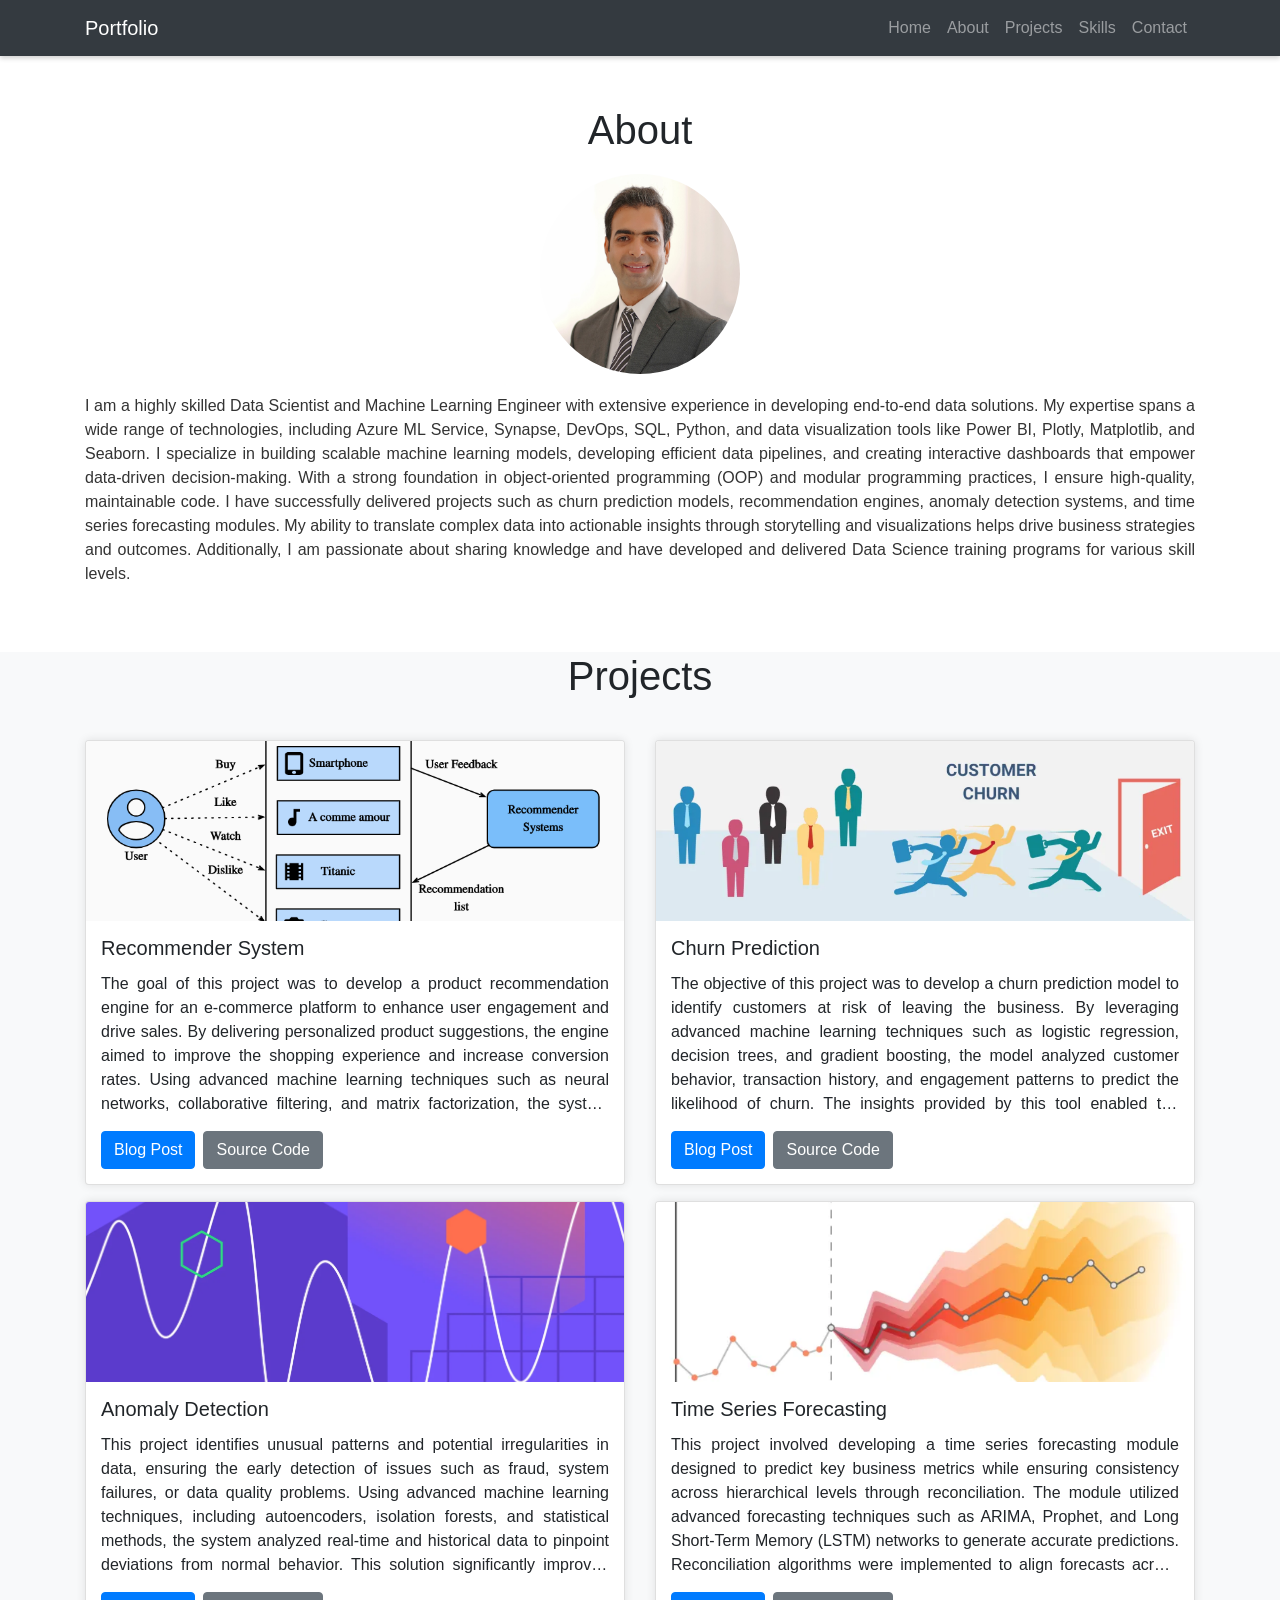
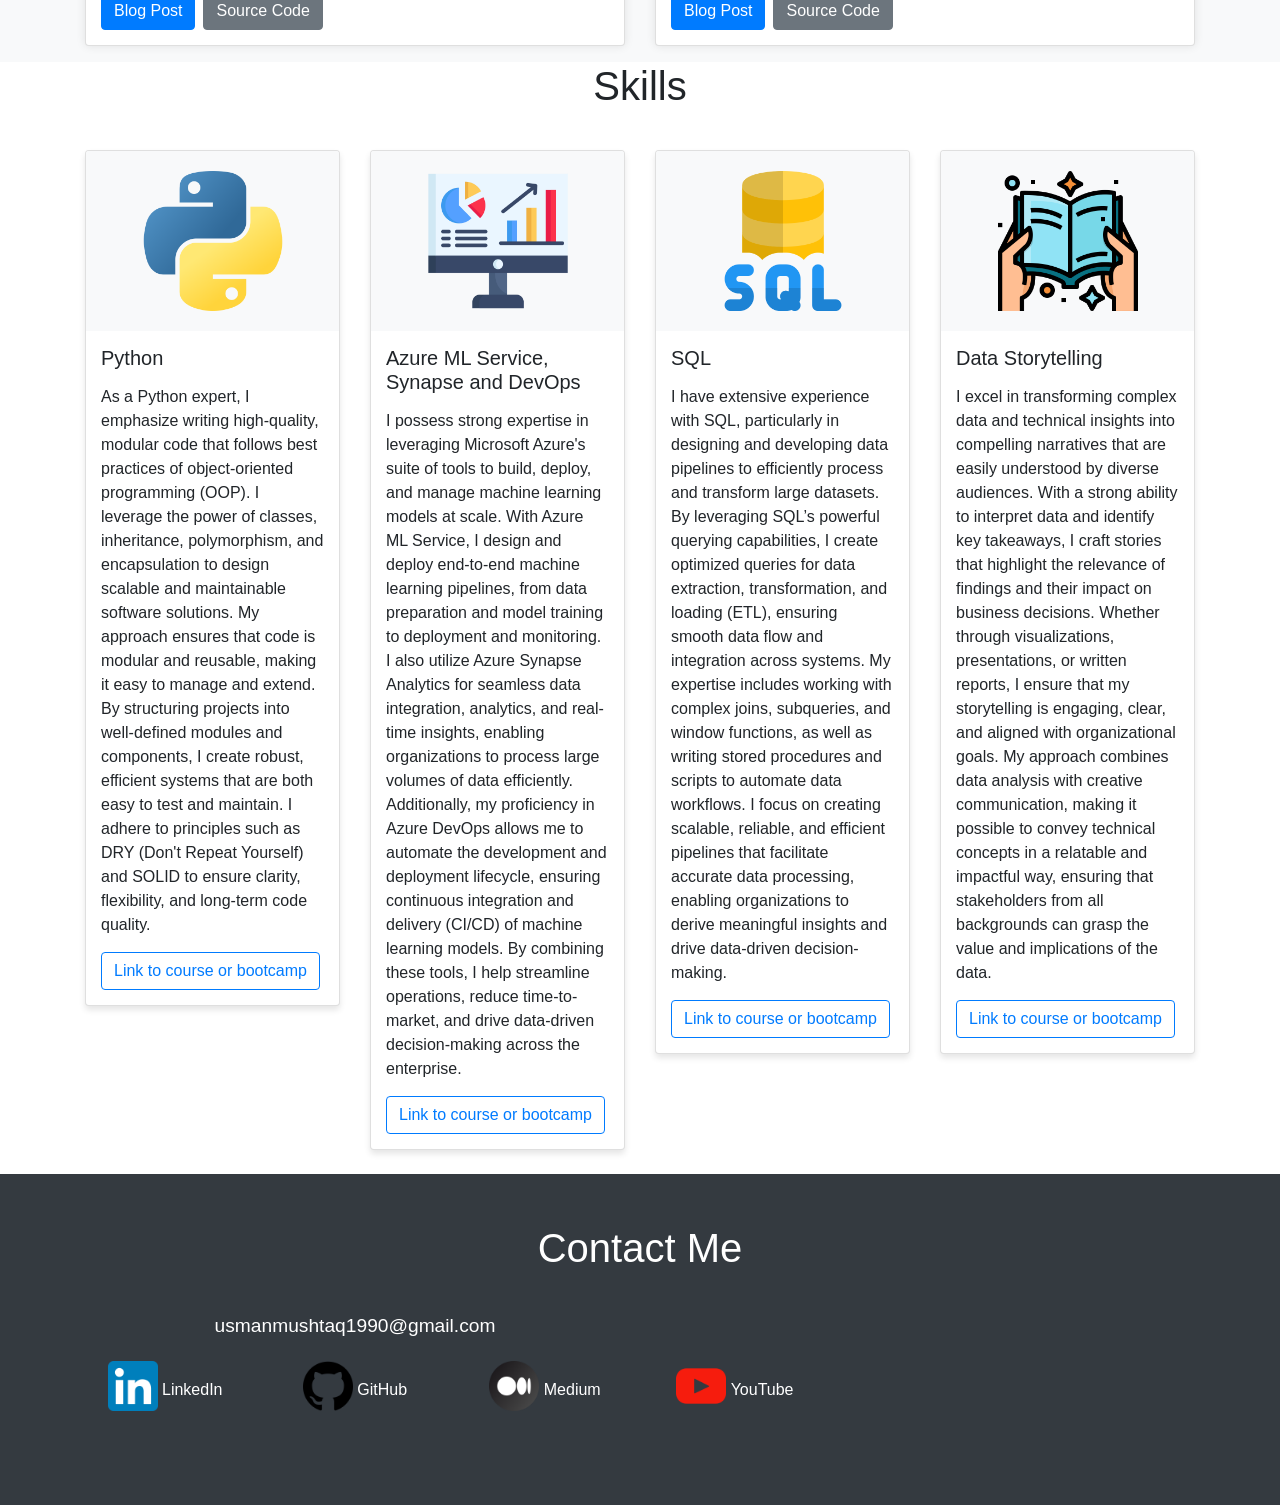
==== commit dc74bcca: "portoflio updated" ====
--- a/index.html
+++ b/index.html
@@ -34,18 +34,47 @@
 .card {
   box-shadow: 0 0 10px rgba(0,0,0,0.1); /* Adds a subtle shadow around the card */
 }
-.card-img-top {
-  max-height: 180px; /* Adjust this value to fit the image properly in the card */
+.projects-section .card {
+  height: 100%;
+}
+.projects-section .card-img-top {
+  height: 180px;
   object-fit: cover; /* This makes sure the image covers the area properly */
 }
 .card-body {
   padding: 15px;
 }
+.projects-section .card-body {
+  display: flex;
+  flex-direction: column;
+}
 .card-title {
   font-size: 1.25rem;
 }
 .card-text {
   margin-bottom: 15px;
+}
+.projects-section .card-text {
+  text-align: justify;
+  display: -webkit-box;
+  -webkit-line-clamp: 6;
+  -webkit-box-orient: vertical;
+  overflow: hidden;
+  min-height: 9em;
+}
+.projects-section .project-actions {
+  margin-top: auto;
+  display: flex;
+  gap: 8px;
+  flex-wrap: nowrap;
+}
+.projects-section .project-actions .btn {
+  margin-bottom: 0;
+}
+@media (max-width: 576px) {
+  .projects-section .project-actions {
+    flex-wrap: wrap;
+  }
 }
 
 /* Additional CSS for Skills Section */
@@ -161,52 +190,60 @@
     <h2 class="text-center">Projects</h2>
     <div class="row">
       <!-- Project 1 -->
-      <div class="col-md-4 mb-4">
+      <div class="col-md-6 mb-3">
         <div class="card">
           <img src="images/projects/recommender.png" class="card-img-top" alt="Project 1">
           <div class="card-body">
             <h5 class="card-title">Recommender System</h5>
             <p class="card-text">The goal of this project was to develop a product recommendation engine for an e-commerce platform to enhance user engagement and drive sales. By delivering personalized product suggestions, the engine aimed to improve the shopping experience and increase conversion rates. Using advanced machine learning techniques such as neural networks, collaborative filtering, and matrix factorization, the system analyzed user-user and user-item interactions to generate highly relevant recommendations. This solution significantly boosted customer satisfaction, promoted cross-selling, and contributed to a measurable increase in revenue and customer retention.</p>
-            <a href="#" class="btn btn-primary">Blog Post</a>
-            <a href="https://github.com/umushtaq1990/ProductRecommendationSystem" class="btn btn-secondary">Source Code</a>
+            <div class="project-actions">
+              <a href="#" class="btn btn-primary">Blog Post</a>
+              <a href="https://github.com/umushtaq1990/ProductRecommendationSystem" class="btn btn-secondary">Source Code</a>
+            </div>
           </div>
         </div>
       </div>
       <!-- Project 2 -->
-      <div class="col-md-4 mb-4">
+      <div class="col-md-6 mb-3">
         <div class="card">
           <img src="images/projects/churn.png" class="card-img-top" alt="Project 2">
           <div class="card-body">
             <h5 class="card-title">Churn Prediction</h5>
             <p class="card-text"> The objective of this project was to develop a churn prediction model to identify customers at risk of leaving the business. By leveraging advanced machine learning techniques such as logistic regression, decision trees, and gradient boosting, the model analyzed customer behavior, transaction history, and engagement patterns to predict the likelihood of churn. The insights provided by this tool enabled the organization to implement targeted retention strategies, such as personalized offers and proactive customer outreach, resulting in reduced churn rates, improved customer satisfaction, and increased revenue stability.</p>
-            <a href="#" class="btn btn-primary">Blog Post</a>
-            <a href="https://github.com/umushtaq1990/ChurnPrediction" class="btn btn-secondary">Source Code</a>
+            <div class="project-actions">
+              <a href="#" class="btn btn-primary">Blog Post</a>
+              <a href="https://github.com/umushtaq1990/ChurnPrediction" class="btn btn-secondary">Source Code</a>
+            </div>
           </div>
         </div>
       </div>
       <!-- Project 3 -->
-      <div class="col-md-4 mb-4">
+      <div class="col-md-6 mb-3">
         <div class="card">
           <img src="images/projects/anomaly.png" class="card-img-top" alt="Project 3">
           <div class="card-body">
             <h5 class="card-title">Anomaly Detection</h5>
             <p class="card-text"> 
               This project identifies unusual patterns and potential irregularities in data, ensuring the early detection of issues such as fraud, system failures, or data quality problems. Using advanced machine learning techniques, including autoencoders, isolation forests, and statistical methods, the system analyzed real-time and historical data to pinpoint deviations from normal behavior. This solution significantly improved operational efficiency by enabling proactive issue resolution, enhancing system reliability, and minimizing potential business risks through timely interventions.</p>
-            <a href="#" class="btn btn-primary">Blog Post</a>
-            <a href="https://github.com/umushtaq1990/AnomalyDetection" class="btn btn-secondary">Source Code</a>
+            <div class="project-actions">
+              <a href="#" class="btn btn-primary">Blog Post</a>
+              <a href="https://github.com/umushtaq1990/AnomalyDetection" class="btn btn-secondary">Source Code</a>
+            </div>
           </div>
         </div>
       </div>
       <!-- Project 4 -->
-      <div class="col-md-4 mb-4">
+      <div class="col-md-6 mb-3">
         <div class="card">
           <img src="images/projects/timeseriesforecast.png" class="card-img-top" alt="Project 3">
           <div class="card-body">
             <h5 class="card-title">Time Series Forecasting</h5>
             <p class="card-text"> 
               This project involved developing a time series forecasting module designed to predict key business metrics while ensuring consistency across hierarchical levels through reconciliation. The module utilized advanced forecasting techniques such as ARIMA, Prophet, and Long Short-Term Memory (LSTM) networks to generate accurate predictions. Reconciliation algorithms were implemented to align forecasts across multiple aggregation levels, ensuring that detailed-level predictions rolled up correctly to higher-level summaries. This solution provided actionable insights for demand planning, inventory optimization, and financial forecasting, enabling data-driven decision-making and improved operational efficiency.</p>
-            <a href="#" class="btn btn-primary">Blog Post</a>
-            <a href="https://github.com/umushtaq1990/TimeSeriesForecasting" class="btn btn-secondary">Source Code</a>
+            <div class="project-actions">
+              <a href="#" class="btn btn-primary">Blog Post</a>
+              <a href="https://github.com/umushtaq1990/TimeSeriesForecasting" class="btn btn-secondary">Source Code</a>
+            </div>
           </div>
         </div>
       </div>
@@ -236,21 +273,10 @@
       <!-- Skill 2 -->
       <div class="col-lg-3 col-md-6 mb-4">
         <div class="card">
-          <img src="images/skills/2.png" class="card-img-top" alt="Data Visualization">
+          <img src="images/skills/2.png" class="card-img-top" alt="Azure ML Service, Synapse and DevOps">
           <div class="card-body">
             <h5 class="card-title">Azure ML Service, Synapse and DevOps</h5>
             <p class="card-text"> I possess strong expertise in leveraging Microsoft Azure's suite of tools to build, deploy, and manage machine learning models at scale. With Azure ML Service, I design and deploy end-to-end machine learning pipelines, from data preparation and model training to deployment and monitoring. I also utilize Azure Synapse Analytics for seamless data integration, analytics, and real-time insights, enabling organizations to process large volumes of data efficiently. Additionally, my proficiency in Azure DevOps allows me to automate the development and deployment lifecycle, ensuring continuous integration and delivery (CI/CD) of machine learning models. By combining these tools, I help streamline operations, reduce time-to-market, and drive data-driven decision-making across the enterprise.</p>
-            <a href="#" class="btn btn-outline-primary">Link to course or bootcamp</a>
-          </div>
-        </div>
-      </div>
-      <!-- Skill 2 -->
-      <div class="col-lg-3 col-md-6 mb-4">
-        <div class="card">
-          <img src="images/skills/2.png" class="card-img-top" alt="Data Visualization">
-          <div class="card-body">
-            <h5 class="card-title">Data Visualization</h5>
-            <p class="card-text">I possess strong data visualization skills, with hands-on experience in creating insightful and interactive visualizations to aid decision-making. Proficient in Power BI, I design intuitive dashboards and reports that convey complex data in an easily digestible format, ensuring stakeholders can derive actionable insights. In addition, I leverage Python libraries such as Plotly, Matplotlib, and Seaborn to create dynamic, customizable, and visually engaging plots, including scatter plots, time series, heatmaps, and more. My ability to combine these tools allows me to deliver comprehensive and interactive data visualizations that enhance data exploration and storytelling, empowering organizations to make data-driven decisions.</p>
             <a href="#" class="btn btn-outline-primary">Link to course or bootcamp</a>
           </div>
         </div>
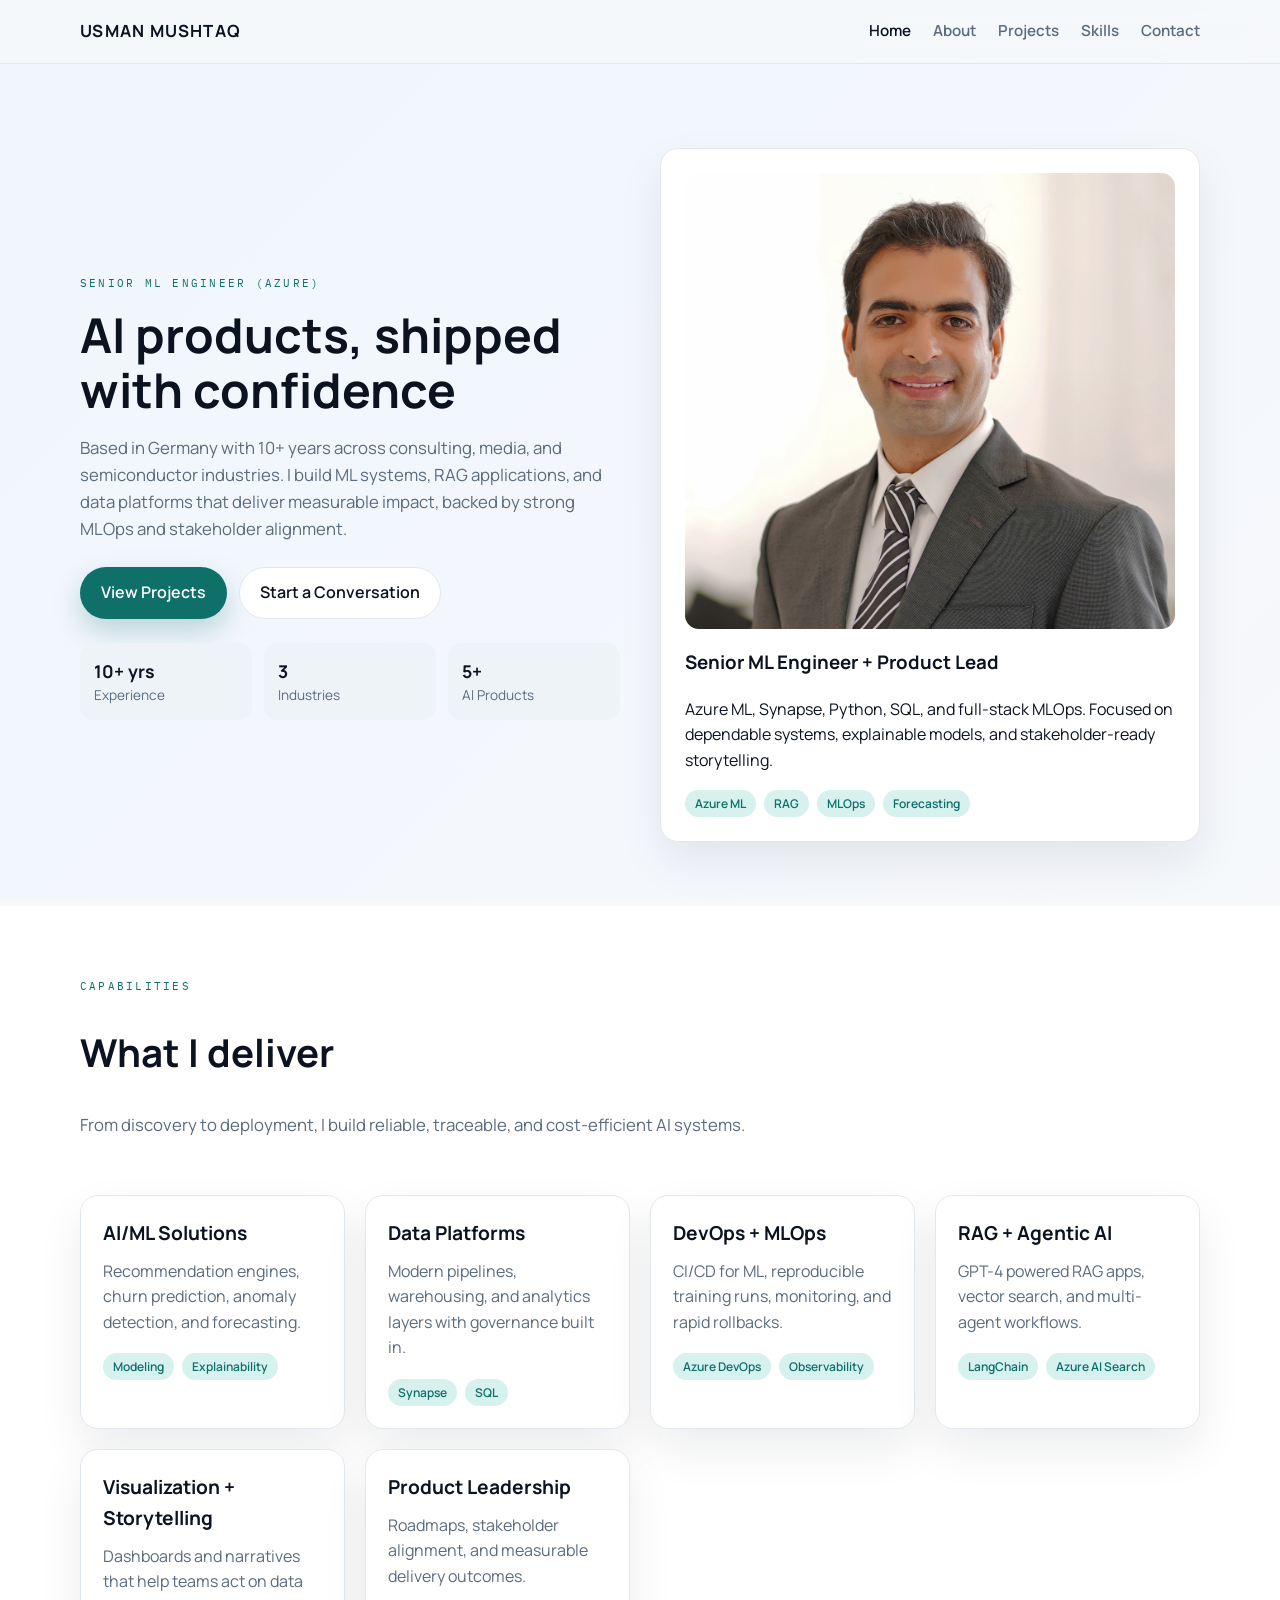
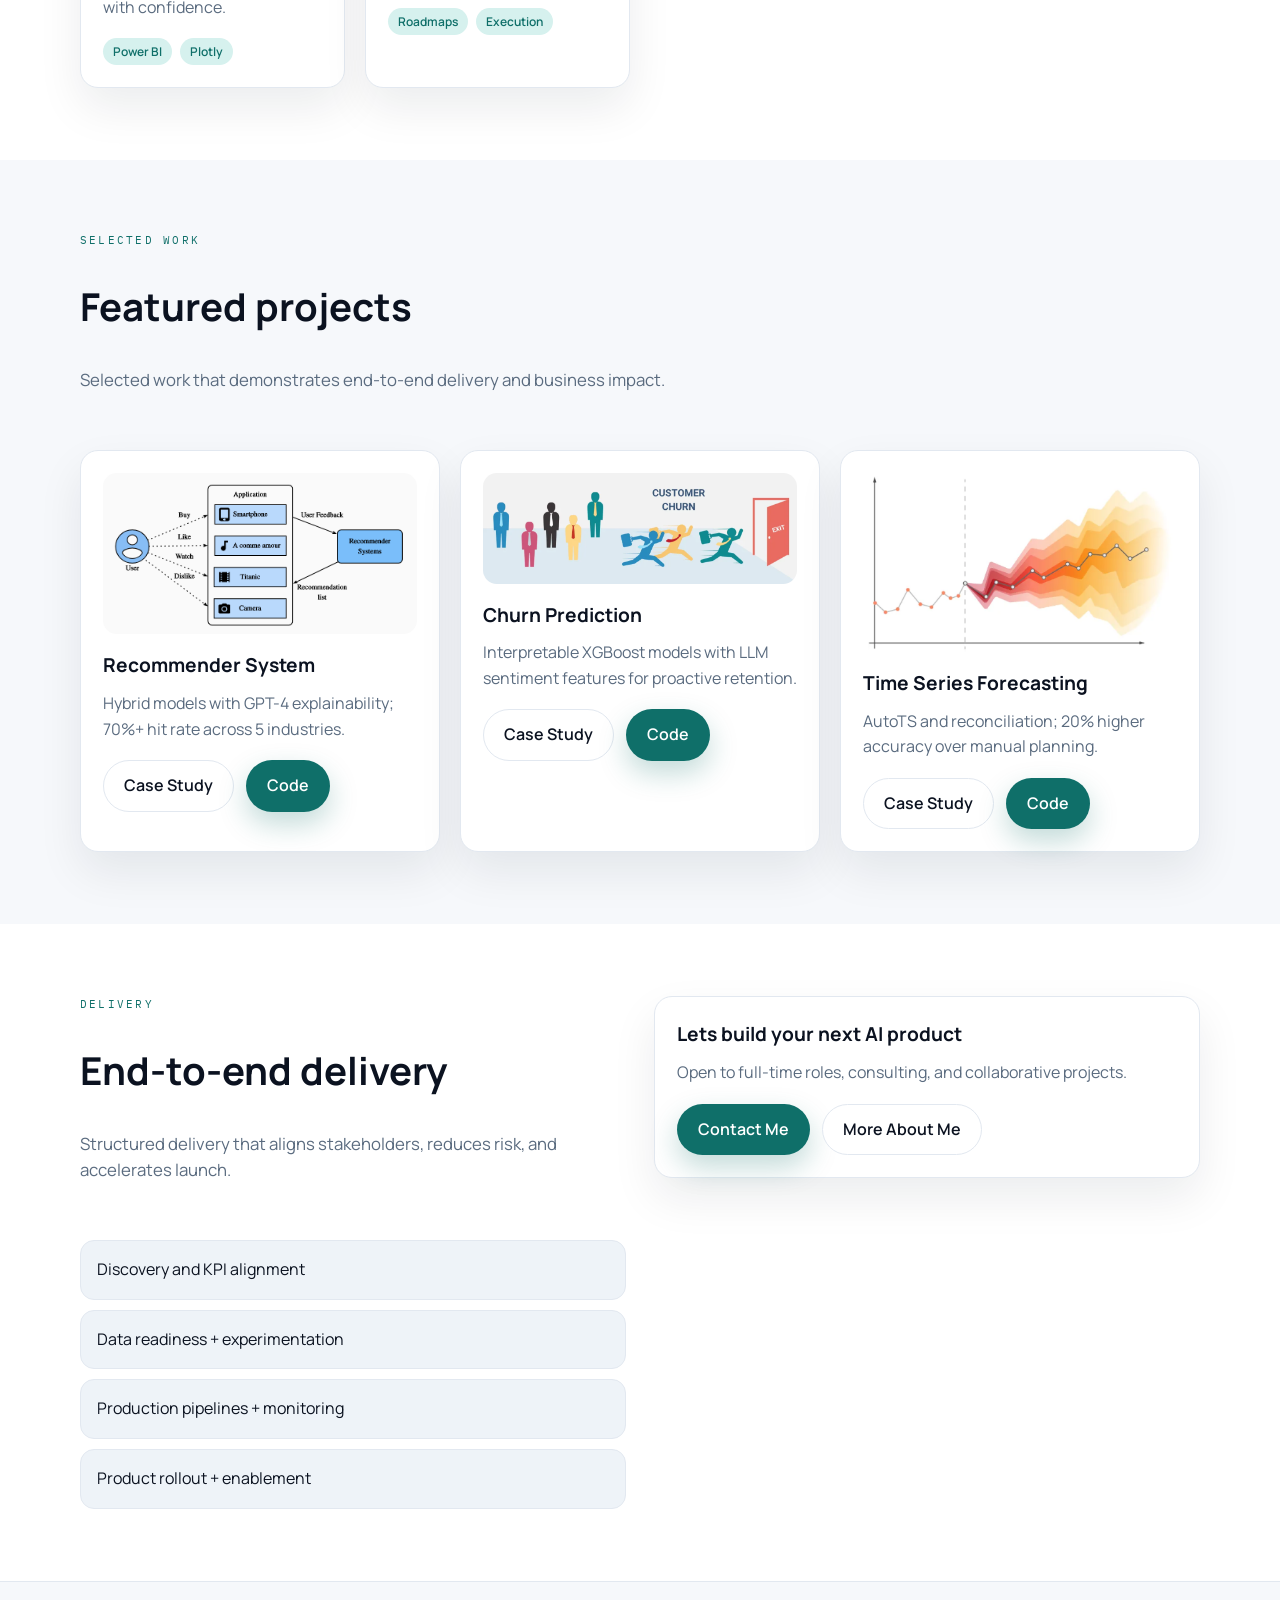
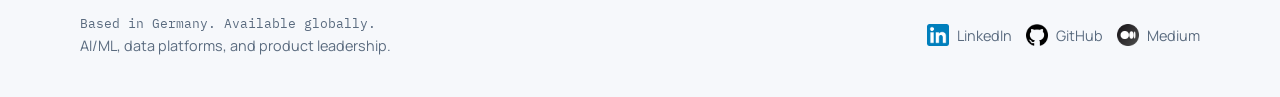
==== commit b32c4a21: "portfolio updated" ====
--- a/index.html
+++ b/index.html
@@ -1,387 +1,226 @@
 <!DOCTYPE html>
 <html lang="en">
-<head>
-<meta charset="UTF-8">
-<meta name="viewport" content="width=device-width, initial-scale=1.0">
-<title>About Section</title>
-<!-- Bootstrap CSS -->
-<link rel="stylesheet" href="https://stackpath.bootstrapcdn.com/bootstrap/4.5.2/css/bootstrap.min.css">
-
-<style>
-  .about-section {
-    text-align: center;
-    padding: 50px 0;
-  }
-  .about-section h2 {
-    font-size: 2.5rem;
-    margin-bottom: 20px;
-  }
-  .about-section img {
-    width: 200px; /* Adjust the size as needed */
-    height: 200px;
-    border-radius: 50%; /* Makes the image round */
-    margin-bottom: 20px;
-  }
-  .about-section p {
-    color: #333;
-  }
-
-  /* Additional CSS for Projects Section */
-.projects-section h2 {
-  margin-bottom: 40px;
-  font-size: 2.5rem;
-}
-.card {
-  box-shadow: 0 0 10px rgba(0,0,0,0.1); /* Adds a subtle shadow around the card */
-}
-.projects-section .card {
-  height: 100%;
-}
-.projects-section .card-img-top {
-  height: 180px;
-  object-fit: cover; /* This makes sure the image covers the area properly */
-}
-.card-body {
-  padding: 15px;
-}
-.projects-section .card-body {
-  display: flex;
-  flex-direction: column;
-}
-.card-title {
-  font-size: 1.25rem;
-}
-.card-text {
-  margin-bottom: 15px;
-}
-.projects-section .card-text {
-  text-align: justify;
-  display: -webkit-box;
-  -webkit-line-clamp: 6;
-  -webkit-box-orient: vertical;
-  overflow: hidden;
-  min-height: 9em;
-}
-.projects-section .project-actions {
-  margin-top: auto;
-  display: flex;
-  gap: 8px;
-  flex-wrap: nowrap;
-}
-.projects-section .project-actions .btn {
-  margin-bottom: 0;
-}
-@media (max-width: 576px) {
-  .projects-section .project-actions {
-    flex-wrap: wrap;
-  }
-}
-
-/* Additional CSS for Skills Section */
-.skills-section h2 {
-  margin-bottom: 40px;
-  font-size: 2.5rem;
-}
-.skills-section .card {
-  box-shadow: 0 4px 6px rgba(0,0,0,0.1);
-}
-.skills-section .card-img-top {
-  padding: 20px; /* Add padding around your images if needed */
-  background-color: #f8f9fa; /* Adjust the background color if your images have transparent areas */
-  height: 180px; /* Fixed height for consistency */
-  object-fit: contain; /* This will make sure the image is scaled properly within the container */
-}
-.skills-section .card-body {
-  padding: 15px;
-}
-.skills-section .card-title {
-  font-size: 1.25rem;
-  margin-bottom: 15px;
-}
-.skills-section .btn-outline-primary {
-  color: #007bff;
-  border-color: #007bff;
-}
-.skills-section .btn-outline-primary:hover {
-  color: #fff;
-  background-color: #007bff;
-  border-color: #007bff;
-}
-
-/* Additional CSS for Contact Section */
-.contact-section {
-  padding: 50px 0;
-}
-.contact-section h2 {
-  font-size: 2.5rem;
-  margin-bottom: 40px;
-}
-.contact-section p {
-  font-size: 1.2rem;
-  margin-bottom: 20px;
-}
-.social-icon {
-  width: 50px; /* Size of your icons */
-  margin-bottom: 10px;
-}
-/* Hover effect for icons */
-.social-icon:hover {
-  opacity: 0.7;
-}
-/* Style for links in the Contact section */
-.contact-section a {
-  color: #fff;
-  text-decoration: none; /* Removes underline from links */
-  display: inline-block; /* Allows for margin on the bottom */
-  margin-bottom: 10px;
-}
-.contact-section a:hover {
-  color: #ddd; /* Color when hovering over the link */
-}
-
-/* CSS for Sticky Navbar */
-.navbar {
-  box-shadow: 0 2px 5px rgba(0,0,0,0.2); /* Adds a shadow for depth */
-}
-
-/* Ensure padding is added to body to avoid content being hidden behind the navbar */
-body { 
-  padding-top: 56px; /* Adjust this value based on the height of your navbar */
-}
-
-/* Smooth scroll */
-html {
-  scroll-behavior: smooth;
-}
-
-/* Style for navigation bar links */
-.navbar-nav .nav-link {
-  color: white;
-}
-
-.navbar-nav .nav-link:hover {
-  color: #f8f9fa; /* Slightly lighter white when hovering over links */
-}
-
-/* Media query for responsive navbar collapsing */
-@media (max-width: 992px) {
-  .navbar-collapse {
-    background-color: #343a40; /* Same as navbar color for seamless look */
-  }
-}
-
-
-</style>
-
-</head>
-<body>
-
-<section id='about' class="about-section">
-  <div class="container">
-    <h2>About</h2>
-    <img src="images/about/usman_about_.JPG" alt="About Me">
-    <p style="text-align: justify">I am a highly skilled Data Scientist and Machine Learning Engineer with extensive experience in developing end-to-end data solutions. My expertise spans a wide range of technologies, including Azure ML Service, Synapse, DevOps, SQL, Python, and data visualization tools like Power BI, Plotly, Matplotlib, and Seaborn. I specialize in building scalable machine learning models, developing efficient data pipelines, and creating interactive dashboards that empower data-driven decision-making. With a strong foundation in object-oriented programming (OOP) and modular programming practices, I ensure high-quality, maintainable code. I have successfully delivered projects such as churn prediction models, recommendation engines, anomaly detection systems, and time series forecasting modules. My ability to translate complex data into actionable insights through storytelling and visualizations helps drive business strategies and outcomes. Additionally, I am passionate about sharing knowledge and have developed and delivered Data Science training programs for various skill levels.</p>
-  </div>
-</section>
-
-<!-- Projects Section -->
-<section id="projects" class="projects-section bg-light" id="projects">
-  <div class="container">
-    <h2 class="text-center">Projects</h2>
-    <div class="row">
-      <!-- Project 1 -->
-      <div class="col-md-6 mb-3">
-        <div class="card">
-          <img src="images/projects/recommender.png" class="card-img-top" alt="Project 1">
-          <div class="card-body">
-            <h5 class="card-title">Recommender System</h5>
-            <p class="card-text">The goal of this project was to develop a product recommendation engine for an e-commerce platform to enhance user engagement and drive sales. By delivering personalized product suggestions, the engine aimed to improve the shopping experience and increase conversion rates. Using advanced machine learning techniques such as neural networks, collaborative filtering, and matrix factorization, the system analyzed user-user and user-item interactions to generate highly relevant recommendations. This solution significantly boosted customer satisfaction, promoted cross-selling, and contributed to a measurable increase in revenue and customer retention.</p>
-            <div class="project-actions">
-              <a href="#" class="btn btn-primary">Blog Post</a>
-              <a href="https://github.com/umushtaq1990/ProductRecommendationSystem" class="btn btn-secondary">Source Code</a>
-            </div>
-          </div>
-        </div>
+  <head>
+    <meta charset="UTF-8">
+    <meta name="viewport" content="width=device-width, initial-scale=1.0">
+    <title>Usman Mushtaq | Senior ML Engineer (Azure)</title>
+    <meta name="description" content="Senior ML engineer with 10+ years delivering AI/ML, data platforms, and MLOps products.">
+    <link rel="stylesheet" href="styles/main.css">
+    <!-- Analytics: replace data-domain with your deployed domain -->
+    <!-- <script defer data-domain="your-domain.com" src="https://plausible.io/js/script.js"></script> -->
+  </head>
+  <body>
+    <header>
+      <div class="container navbar">
+        <div class="logo">Usman Mushtaq</div>
+        <nav class="nav-links">
+          <a class="active" href="index.html">Home</a>
+          <a href="about.html">About</a>
+          <a href="projects.html">Projects</a>
+          <a href="skills.html">Skills</a>
+          <a href="contact.html">Contact</a>
+        </nav>
+        <button class="nav-toggle" type="button">Menu</button>
       </div>
-      <!-- Project 2 -->
-      <div class="col-md-6 mb-3">
-        <div class="card">
-          <img src="images/projects/churn.png" class="card-img-top" alt="Project 2">
-          <div class="card-body">
-            <h5 class="card-title">Churn Prediction</h5>
-            <p class="card-text"> The objective of this project was to develop a churn prediction model to identify customers at risk of leaving the business. By leveraging advanced machine learning techniques such as logistic regression, decision trees, and gradient boosting, the model analyzed customer behavior, transaction history, and engagement patterns to predict the likelihood of churn. The insights provided by this tool enabled the organization to implement targeted retention strategies, such as personalized offers and proactive customer outreach, resulting in reduced churn rates, improved customer satisfaction, and increased revenue stability.</p>
-            <div class="project-actions">
-              <a href="#" class="btn btn-primary">Blog Post</a>
-              <a href="https://github.com/umushtaq1990/ChurnPrediction" class="btn btn-secondary">Source Code</a>
-            </div>
-          </div>
+    </header>
+
+    <main>
+      <section class="hero">
+        <div class="container hero-grid">
+          <div>
+            <span class="eyebrow">Senior ML Engineer (Azure)</span>
+            <h1>AI products, shipped with confidence</h1>
+            <p class="lead">
+              Based in Germany with 10+ years across consulting, media, and semiconductor industries.
+              I build ML systems, RAG applications, and data platforms that deliver measurable impact,
+              backed by strong MLOps and stakeholder alignment.
+            </p>
+            <div class="cta-row">
+              <a class="button primary" href="projects.html">View Projects</a>
+              <a class="button secondary" href="contact.html">Start a Conversation</a>
+            </div>
+            <div class="stat-grid">
+              <div class="stat">
+                <div class="stat-value">10+ yrs</div>
+                <div class="stat-label">Experience</div>
+              </div>
+              <div class="stat">
+                <div class="stat-value">3</div>
+                <div class="stat-label">Industries</div>
+              </div>
+              <div class="stat">
+                <div class="stat-value">5+</div>
+                <div class="stat-label">AI Products</div>
+              </div>
+            </div>
+          </div>
+          <aside class="hero-card reveal">
+            <img src="images/about/usman_about_.JPG" alt="Usman Mushtaq">
+            <h3>Senior ML Engineer + Product Lead</h3>
+            <p>
+              Azure ML, Synapse, Python, SQL, and full-stack MLOps. Focused on dependable systems,
+              explainable models, and stakeholder-ready storytelling.
+            </p>
+            <div class="tag-row">
+              <span class="tag">Azure ML</span>
+              <span class="tag">RAG</span>
+              <span class="tag">MLOps</span>
+              <span class="tag">Forecasting</span>
+            </div>
+          </aside>
+        </div>
+      </section>
+
+      <section class="section alt">
+        <div class="container">
+          <div class="section-head">
+            <span class="eyebrow">Capabilities</span>
+            <h2>What I deliver</h2>
+            <p class="lead">
+              From discovery to deployment, I build reliable, traceable, and cost-efficient AI systems.
+            </p>
+          </div>
+          <div class="grid cols-3">
+            <div class="card reveal">
+              <h3>AI/ML Solutions</h3>
+              <p>Recommendation engines, churn prediction, anomaly detection, and forecasting.</p>
+              <div class="tag-row">
+                <span class="tag">Modeling</span>
+                <span class="tag">Explainability</span>
+              </div>
+            </div>
+            <div class="card reveal">
+              <h3>Data Platforms</h3>
+              <p>Modern pipelines, warehousing, and analytics layers with governance built in.</p>
+              <div class="tag-row">
+                <span class="tag">Synapse</span>
+                <span class="tag">SQL</span>
+              </div>
+            </div>
+            <div class="card reveal">
+              <h3>DevOps + MLOps</h3>
+              <p>CI/CD for ML, reproducible training runs, monitoring, and rapid rollbacks.</p>
+              <div class="tag-row">
+                <span class="tag">Azure DevOps</span>
+                <span class="tag">Observability</span>
+              </div>
+            </div>
+            <div class="card reveal">
+              <h3>RAG + Agentic AI</h3>
+              <p>GPT-4 powered RAG apps, vector search, and multi-agent workflows.</p>
+              <div class="tag-row">
+                <span class="tag">LangChain</span>
+                <span class="tag">Azure AI Search</span>
+              </div>
+            </div>
+            <div class="card reveal">
+              <h3>Visualization + Storytelling</h3>
+              <p>Dashboards and narratives that help teams act on data with confidence.</p>
+              <div class="tag-row">
+                <span class="tag">Power BI</span>
+                <span class="tag">Plotly</span>
+              </div>
+            </div>
+            <div class="card reveal">
+              <h3>Product Leadership</h3>
+              <p>Roadmaps, stakeholder alignment, and measurable delivery outcomes.</p>
+              <div class="tag-row">
+                <span class="tag">Roadmaps</span>
+                <span class="tag">Execution</span>
+              </div>
+            </div>
+          </div>
+        </div>
+      </section>
+
+      <section class="section">
+        <div class="container">
+          <div class="section-head">
+            <span class="eyebrow">Selected Work</span>
+            <h2>Featured projects</h2>
+            <p class="lead">Selected work that demonstrates end-to-end delivery and business impact.</p>
+          </div>
+          <div class="grid cols-3">
+            <div class="card reveal">
+              <img src="images/projects/recommender.png" alt="Recommender System">
+              <h3>Recommender System</h3>
+              <p>Hybrid models with GPT-4 explainability; 70%+ hit rate across 5 industries.</p>
+              <div class="cta-row">
+                <a class="button secondary" href="projects.html">Case Study</a>
+                <a class="button primary" href="https://github.com/umushtaq1990/ProductRecommendationSystem">Code</a>
+              </div>
+            </div>
+            <div class="card reveal">
+              <img src="images/projects/churn.png" alt="Churn Prediction">
+              <h3>Churn Prediction</h3>
+              <p>Interpretable XGBoost models with LLM sentiment features for proactive retention.</p>
+              <div class="cta-row">
+                <a class="button secondary" href="projects.html">Case Study</a>
+                <a class="button primary" href="https://github.com/umushtaq1990/ChurnPrediction">Code</a>
+              </div>
+            </div>
+            <div class="card reveal">
+              <img src="images/projects/timeseriesforecast.png" alt="Time Series Forecasting">
+              <h3>Time Series Forecasting</h3>
+              <p>AutoTS and reconciliation; 20% higher accuracy over manual planning.</p>
+              <div class="cta-row">
+                <a class="button secondary" href="projects.html">Case Study</a>
+                <a class="button primary" href="https://github.com/umushtaq1990/TimeSeriesForecasting">Code</a>
+              </div>
+            </div>
+          </div>
+        </div>
+      </section>
+
+      <section class="section alt">
+        <div class="container split">
+          <div>
+            <div class="section-head">
+              <span class="eyebrow">Delivery</span>
+              <h2>End-to-end delivery</h2>
+              <p class="lead">
+                Structured delivery that aligns stakeholders, reduces risk, and accelerates launch.
+              </p>
+            </div>
+            <div class="list">
+              <div class="timeline-item reveal">Discovery and KPI alignment</div>
+              <div class="timeline-item reveal">Data readiness + experimentation</div>
+              <div class="timeline-item reveal">Production pipelines + monitoring</div>
+              <div class="timeline-item reveal">Product rollout + enablement</div>
+            </div>
+          </div>
+          <div class="card reveal">
+            <h3>Lets build your next AI product</h3>
+            <p>Open to full-time roles, consulting, and collaborative projects.</p>
+            <div class="cta-row">
+              <a class="button primary" href="contact.html">Contact Me</a>
+              <a class="button secondary" href="about.html">More About Me</a>
+            </div>
+          </div>
+        </div>
+      </section>
+    </main>
+
+    <footer>
+      <div class="container footer-grid">
+        <div>
+          <div class="meta">Based in Germany. Available globally.</div>
+          <div>AI/ML, data platforms, and product leadership.</div>
+        </div>
+        <div class="socials">
+          <a href="https://linkedin.com/in/usman-mushtaq-76699565" target="_blank">
+            <img src="icons/linkedin.png" alt="LinkedIn">LinkedIn
+          </a>
+          <a href="https://github.com/umushtaq1990" target="_blank">
+            <img src="icons/github.png" alt="GitHub">GitHub
+          </a>
+          <a href="https://medium.com/@usmanmushtaq1990" target="_blank">
+            <img src="icons/medium.png" alt="Medium">Medium
+          </a>
         </div>
       </div>
-      <!-- Project 3 -->
-      <div class="col-md-6 mb-3">
-        <div class="card">
-          <img src="images/projects/anomaly.png" class="card-img-top" alt="Project 3">
-          <div class="card-body">
-            <h5 class="card-title">Anomaly Detection</h5>
-            <p class="card-text"> 
-              This project identifies unusual patterns and potential irregularities in data, ensuring the early detection of issues such as fraud, system failures, or data quality problems. Using advanced machine learning techniques, including autoencoders, isolation forests, and statistical methods, the system analyzed real-time and historical data to pinpoint deviations from normal behavior. This solution significantly improved operational efficiency by enabling proactive issue resolution, enhancing system reliability, and minimizing potential business risks through timely interventions.</p>
-            <div class="project-actions">
-              <a href="#" class="btn btn-primary">Blog Post</a>
-              <a href="https://github.com/umushtaq1990/AnomalyDetection" class="btn btn-secondary">Source Code</a>
-            </div>
-          </div>
-        </div>
-      </div>
-      <!-- Project 4 -->
-      <div class="col-md-6 mb-3">
-        <div class="card">
-          <img src="images/projects/timeseriesforecast.png" class="card-img-top" alt="Project 3">
-          <div class="card-body">
-            <h5 class="card-title">Time Series Forecasting</h5>
-            <p class="card-text"> 
-              This project involved developing a time series forecasting module designed to predict key business metrics while ensuring consistency across hierarchical levels through reconciliation. The module utilized advanced forecasting techniques such as ARIMA, Prophet, and Long Short-Term Memory (LSTM) networks to generate accurate predictions. Reconciliation algorithms were implemented to align forecasts across multiple aggregation levels, ensuring that detailed-level predictions rolled up correctly to higher-level summaries. This solution provided actionable insights for demand planning, inventory optimization, and financial forecasting, enabling data-driven decision-making and improved operational efficiency.</p>
-            <div class="project-actions">
-              <a href="#" class="btn btn-primary">Blog Post</a>
-              <a href="https://github.com/umushtaq1990/TimeSeriesForecasting" class="btn btn-secondary">Source Code</a>
-            </div>
-          </div>
-        </div>
-      </div>
-    </div>
-
-  </div>
-</section>
-
-
-
-<!-- Skills Section -->
-<section id="skills" class="skills-section bg-white" id="skills">
-  <div class="container">
-    <h2 class="text-center">Skills</h2>
-    <div class="row">
-      <!-- Skill 1 -->
-      <div class="col-lg-3 col-md-6 mb-4">
-        <div class="card">
-          <img src="images/skills/1.png" class="card-img-top" alt="Python">
-          <div class="card-body">
-            <h5 class="card-title">Python</h5>
-            <p class="card-text">As a Python expert, I emphasize writing high-quality, modular code that follows best practices of object-oriented programming (OOP). I leverage the power of classes, inheritance, polymorphism, and encapsulation to design scalable and maintainable software solutions. My approach ensures that code is modular and reusable, making it easy to manage and extend. By structuring projects into well-defined modules and components, I create robust, efficient systems that are both easy to test and maintain. I adhere to principles such as DRY (Don't Repeat Yourself) and SOLID to ensure clarity, flexibility, and long-term code quality.</p>
-            <a href="#" class="btn btn-outline-primary">Link to course or bootcamp</a>
-          </div>
-        </div>
-      </div>
-      <!-- Skill 2 -->
-      <div class="col-lg-3 col-md-6 mb-4">
-        <div class="card">
-          <img src="images/skills/2.png" class="card-img-top" alt="Azure ML Service, Synapse and DevOps">
-          <div class="card-body">
-            <h5 class="card-title">Azure ML Service, Synapse and DevOps</h5>
-            <p class="card-text"> I possess strong expertise in leveraging Microsoft Azure's suite of tools to build, deploy, and manage machine learning models at scale. With Azure ML Service, I design and deploy end-to-end machine learning pipelines, from data preparation and model training to deployment and monitoring. I also utilize Azure Synapse Analytics for seamless data integration, analytics, and real-time insights, enabling organizations to process large volumes of data efficiently. Additionally, my proficiency in Azure DevOps allows me to automate the development and deployment lifecycle, ensuring continuous integration and delivery (CI/CD) of machine learning models. By combining these tools, I help streamline operations, reduce time-to-market, and drive data-driven decision-making across the enterprise.</p>
-            <a href="#" class="btn btn-outline-primary">Link to course or bootcamp</a>
-          </div>
-        </div>
-      </div>
-      <!-- Skill 3 -->
-      <div class="col-lg-3 col-md-6 mb-4">
-        <div class="card">
-          <img src="images/skills/3.png" class="card-img-top" alt="SQL">
-          <div class="card-body">
-            <h5 class="card-title">SQL</h5>
-            <p class="card-text">I have extensive experience with SQL, particularly in designing and developing data pipelines to efficiently process and transform large datasets. By leveraging SQL’s powerful querying capabilities, I create optimized queries for data extraction, transformation, and loading (ETL), ensuring smooth data flow and integration across systems. My expertise includes working with complex joins, subqueries, and window functions, as well as writing stored procedures and scripts to automate data workflows. I focus on creating scalable, reliable, and efficient pipelines that facilitate accurate data processing, enabling organizations to derive meaningful insights and drive data-driven decision-making.</p>
-            <a href="#" class="btn btn-outline-primary">Link to course or bootcamp</a>
-          </div>
-        </div>
-      </div>
-      <!-- Skill 4 -->
-      <div class="col-lg-3 col-md-6 mb-4">
-        <div class="card">
-          <img src="images/skills/4.png" class="card-img-top" alt="Data Storytelling">
-          <div class="card-body">
-            <h5 class="card-title">Data Storytelling</h5>
-            <p class="card-text">I excel in transforming complex data and technical insights into compelling narratives that are easily understood by diverse audiences. With a strong ability to interpret data and identify key takeaways, I craft stories that highlight the relevance of findings and their impact on business decisions. Whether through visualizations, presentations, or written reports, I ensure that my storytelling is engaging, clear, and aligned with organizational goals. My approach combines data analysis with creative communication, making it possible to convey technical concepts in a relatable and impactful way, ensuring that stakeholders from all backgrounds can grasp the value and implications of the data.</p>
-            <a href="#" class="btn btn-outline-primary">Link to course or bootcamp</a>
-          </div>
-        </div>
-      </div>
-    </div>
-  </div>
-</section>
-
-
-
-<!-- Contact Me Section -->
-<section id="contact" class="contact-section text-center text-white bg-dark">
-  <div class="container">
-    <h2>Contact Me</h2>
-    <div class="row">
-      <div class="col-lg-6">
-        <p><i class="fas fa-envelope"></i> usmanmushtaq1990@gmail.com</p>
-      </div>
-    </div>
-    <div class="row">
-      <div class="col-lg-2 col-md-4 mb-4">
-        <a href="https://linkedin.com/in/usman-mushtaq-76699565" target="_blank">
-          <img src="icons/linkedin.png" alt="LinkedIn" class="social-icon">
-          LinkedIn
-        </a>
-      </div>
-      <div class="col-lg-2 col-md-4 mb-4">
-        <a href="https://github.com/umushtaq1990" target="_blank">
-          <img src="icons/github.png" alt="GitHub" class="social-icon">
-          GitHub
-        </a>
-      </div>
-      <div class="col-lg-2 col-md-4 mb-4">
-        <a href="https://medium.com/@usmanmushtaq1990" target="_blank">
-          <img src="icons/medium.png" alt="Medium" class="social-icon">
-          Medium
-        </a>
-      </div>
-      <div class="col-lg-2 col-md-4 mb-4">
-        <a href="https://youtube.com/@usmanmushtaq3152" target="_blank">
-          <img src="icons/youtube.png" alt="YouTube" class="social-icon">
-          YouTube
-        </a>
-      </div>
-    </div>
-  </div>
-</section>
-
-
-
-<!-- Sticky Navigation Bar -->
-<nav class="navbar navbar-expand-lg navbar-dark bg-dark fixed-top">
-  <div class="container">
-    <a class="navbar-brand" href="#home">Portfolio</a>
-    <button class="navbar-toggler" type="button" data-toggle="collapse" data-target="#navbarNav" aria-controls="navbarNav" aria-expanded="false" aria-label="Toggle navigation">
-      <span class="navbar-toggler-icon"></span>
-    </button>
-    <div class="collapse navbar-collapse" id="navbarNav">
-      <ul class="navbar-nav ml-auto">
-        <li class="nav-item">
-          <a class="nav-link" href="#home">Home</a>
-        </li>
-        <li class="nav-item">
-          <a class="nav-link" href="#about">About</a>
-        </li>
-        <li class="nav-item">
-          <a class="nav-link" href="#projects">Projects</a>
-        </li>
-        <li class="nav-item">
-          <a class="nav-link" href="#skills">Skills</a>
-        </li>
-        <li class="nav-item">
-          <a class="nav-link" href="#contact">Contact</a>
-        </li>
-      </ul>
-    </div>
-  </div>
-</nav>
-
-
-<!-- Bootstrap JS and dependencies (jQuery and Popper) -->
-<script src="https://code.jquery.com/jquery-3.5.1.slim.min.js"></script>
-<script src="https://cdn.jsdelivr.net/npm/popper.js@1.9.5/dist/umd/popper.min.js"></script>
-<script src="https://stackpath.bootstrapcdn.com/bootstrap/4.5.2/js/bootstrap.min.js"></script>
-</body>
+    </footer>
+
+    <script src="scripts/main.js"></script>
+  </body>
 </html>
--- a/styles/main.css
+++ b/styles/main.css
@@ -0,0 +1,391 @@
+@import url("https://fonts.googleapis.com/css2?family=IBM+Plex+Mono:wght@400;600&family=Manrope:wght@400;500;600;700&display=swap");
+
+:root {
+  --bg: #f6f8fb;
+  --bg-alt: #ffffff;
+  --bg-accent: #eef3f8;
+  --ink: #0b1220;
+  --muted: #5a6b7f;
+  --accent: #0f6f69;
+  --accent-soft: #d6f1ee;
+  --line: #e2e8f0;
+  --card: #ffffff;
+  --shadow: 0 20px 45px rgba(15, 23, 42, 0.08);
+  --radius: 18px;
+  --max-width: 1120px;
+}
+
+* {
+  box-sizing: border-box;
+}
+
+body {
+  margin: 0;
+  font-family: "Manrope", "Segoe UI", sans-serif;
+  background: linear-gradient(135deg, rgba(239, 245, 255, 0.8), rgba(246, 248, 251, 0.8))
+      fixed,
+    var(--bg);
+  color: var(--ink);
+  line-height: 1.6;
+  min-height: 100vh;
+}
+
+img {
+  max-width: 100%;
+  display: block;
+}
+
+a {
+  color: inherit;
+  text-decoration: none;
+}
+
+a:hover {
+  color: var(--accent);
+}
+
+.container {
+  width: min(100% - 32px, var(--max-width));
+  margin: 0 auto;
+}
+
+header {
+  position: sticky;
+  top: 0;
+  z-index: 100;
+  background: rgba(246, 248, 251, 0.92);
+  backdrop-filter: blur(12px);
+  border-bottom: 1px solid var(--line);
+}
+
+.navbar {
+  display: flex;
+  align-items: center;
+  justify-content: space-between;
+  padding: 18px 0;
+}
+
+.logo {
+  font-weight: 700;
+  font-size: 1.05rem;
+  letter-spacing: 0.08em;
+  text-transform: uppercase;
+}
+
+.nav-links {
+  display: flex;
+  gap: 22px;
+  align-items: center;
+}
+
+.nav-links a {
+  color: var(--muted);
+  font-size: 0.95rem;
+  font-weight: 600;
+}
+
+.nav-links a.active,
+.nav-links a:hover {
+  color: var(--ink);
+}
+
+.nav-toggle {
+  display: none;
+  background: transparent;
+  border: 1px solid var(--line);
+  color: var(--ink);
+  padding: 10px 12px;
+  border-radius: 12px;
+  font-family: "IBM Plex Mono", monospace;
+  font-size: 0.8rem;
+}
+
+.eyebrow {
+  display: inline-flex;
+  align-items: center;
+  gap: 8px;
+  font-family: "IBM Plex Mono", monospace;
+  text-transform: uppercase;
+  letter-spacing: 0.2em;
+  font-size: 0.7rem;
+  color: var(--accent);
+  margin-bottom: 14px;
+}
+
+.hero {
+  padding: 84px 0 64px;
+  position: relative;
+}
+
+.hero-grid {
+  display: grid;
+  grid-template-columns: repeat(auto-fit, minmax(280px, 1fr));
+  gap: 40px;
+  align-items: center;
+}
+
+.hero h1 {
+  font-size: clamp(2.1rem, 4.2vw, 3rem);
+  line-height: 1.15;
+  margin: 0 0 18px;
+}
+
+.lead {
+  color: var(--muted);
+  font-size: 1.05rem;
+  margin-bottom: 24px;
+}
+
+.cta-row {
+  display: flex;
+  flex-wrap: wrap;
+  gap: 12px;
+}
+
+.button {
+  display: inline-flex;
+  align-items: center;
+  justify-content: center;
+  padding: 12px 20px;
+  border-radius: 999px;
+  border: 1px solid transparent;
+  font-weight: 600;
+  transition: transform 0.2s ease, box-shadow 0.2s ease;
+}
+
+.button.primary {
+  background: var(--accent);
+  color: #ffffff;
+  box-shadow: 0 12px 28px rgba(15, 111, 105, 0.25);
+}
+
+.button.secondary {
+  border-color: var(--line);
+  color: var(--ink);
+  background: #ffffff;
+}
+
+.button:hover {
+  transform: translateY(-2px);
+  box-shadow: 0 14px 30px rgba(15, 23, 42, 0.12);
+}
+
+.hero-card {
+  background: var(--card);
+  border: 1px solid var(--line);
+  border-radius: var(--radius);
+  padding: 24px;
+  box-shadow: var(--shadow);
+}
+
+.hero-card img {
+  border-radius: 14px;
+  margin-bottom: 18px;
+}
+
+.meta {
+  font-family: "IBM Plex Mono", monospace;
+  font-size: 0.8rem;
+  color: var(--muted);
+}
+
+.stat-grid {
+  display: grid;
+  grid-template-columns: repeat(auto-fit, minmax(140px, 1fr));
+  gap: 12px;
+  margin-top: 24px;
+}
+
+.stat {
+  background: var(--bg-accent);
+  border-radius: 14px;
+  padding: 14px;
+}
+
+.stat-value {
+  font-size: 1.1rem;
+  font-weight: 700;
+}
+
+.stat-label {
+  font-size: 0.85rem;
+  color: var(--muted);
+}
+
+.section {
+  padding: 72px 0;
+}
+
+.section.alt {
+  background: var(--bg-alt);
+}
+
+.section-head {
+  display: grid;
+  gap: 12px;
+  margin-bottom: 32px;
+}
+
+.section-head h2 {
+  font-size: clamp(1.8rem, 3vw, 2.6rem);
+  margin: 0;
+}
+
+.grid {
+  display: grid;
+  gap: 20px;
+}
+
+.grid.cols-3 {
+  grid-template-columns: repeat(auto-fit, minmax(240px, 1fr));
+}
+
+.card {
+  background: var(--card);
+  border: 1px solid var(--line);
+  border-radius: var(--radius);
+  padding: 22px;
+  box-shadow: var(--shadow);
+}
+
+.card img {
+  border-radius: 14px;
+  margin-bottom: 16px;
+}
+
+.card h3 {
+  margin: 0 0 10px;
+  font-size: 1.2rem;
+}
+
+.card p {
+  color: var(--muted);
+  margin: 0 0 18px;
+}
+
+.tag-row {
+  display: flex;
+  flex-wrap: wrap;
+  gap: 8px;
+}
+
+.tag {
+  background: var(--accent-soft);
+  color: var(--accent);
+  padding: 4px 10px;
+  border-radius: 999px;
+  font-size: 0.75rem;
+  font-weight: 600;
+}
+
+.split {
+  display: grid;
+  grid-template-columns: repeat(auto-fit, minmax(280px, 1fr));
+  gap: 28px;
+  align-items: start;
+}
+
+.timeline {
+  display: grid;
+  gap: 16px;
+}
+
+.timeline-item {
+  padding: 16px;
+  border-radius: 14px;
+  border: 1px solid var(--line);
+  background: var(--bg-accent);
+}
+
+.list {
+  display: grid;
+  gap: 10px;
+}
+
+footer {
+  border-top: 1px solid var(--line);
+  padding: 32px 0 40px;
+  color: var(--muted);
+  font-size: 0.9rem;
+}
+
+.footer-grid {
+  display: flex;
+  flex-wrap: wrap;
+  align-items: center;
+  justify-content: space-between;
+  gap: 12px;
+}
+
+.socials {
+  display: flex;
+  gap: 14px;
+  align-items: center;
+}
+
+.socials a {
+  display: inline-flex;
+  align-items: center;
+  gap: 8px;
+  color: var(--muted);
+}
+
+.socials img {
+  width: 22px;
+  height: 22px;
+}
+
+.contact-card {
+  border-radius: var(--radius);
+  border: 1px solid var(--line);
+  padding: 24px;
+  background: var(--card);
+  box-shadow: var(--shadow);
+}
+
+.reveal {
+  opacity: 0;
+  transform: translateY(18px);
+  transition: opacity 0.6s ease, transform 0.6s ease;
+}
+
+.reveal.is-visible {
+  opacity: 1;
+  transform: translateY(0);
+}
+
+@media (max-width: 820px) {
+  .nav-links {
+    position: fixed;
+    inset: 74px 20px auto 20px;
+    flex-direction: column;
+    background: rgba(255, 255, 255, 0.98);
+    border: 1px solid var(--line);
+    border-radius: 16px;
+    padding: 18px;
+    transform: translateY(-12px);
+    opacity: 0;
+    pointer-events: none;
+    transition: opacity 0.2s ease, transform 0.2s ease;
+  }
+
+  .nav-toggle {
+    display: inline-flex;
+  }
+
+  body.nav-open .nav-links {
+    opacity: 1;
+    transform: translateY(0);
+    pointer-events: auto;
+  }
+}
+
+@media (prefers-reduced-motion: reduce) {
+  * {
+    scroll-behavior: auto !important;
+  }
+
+  .reveal {
+    transition: none;
+  }
+}
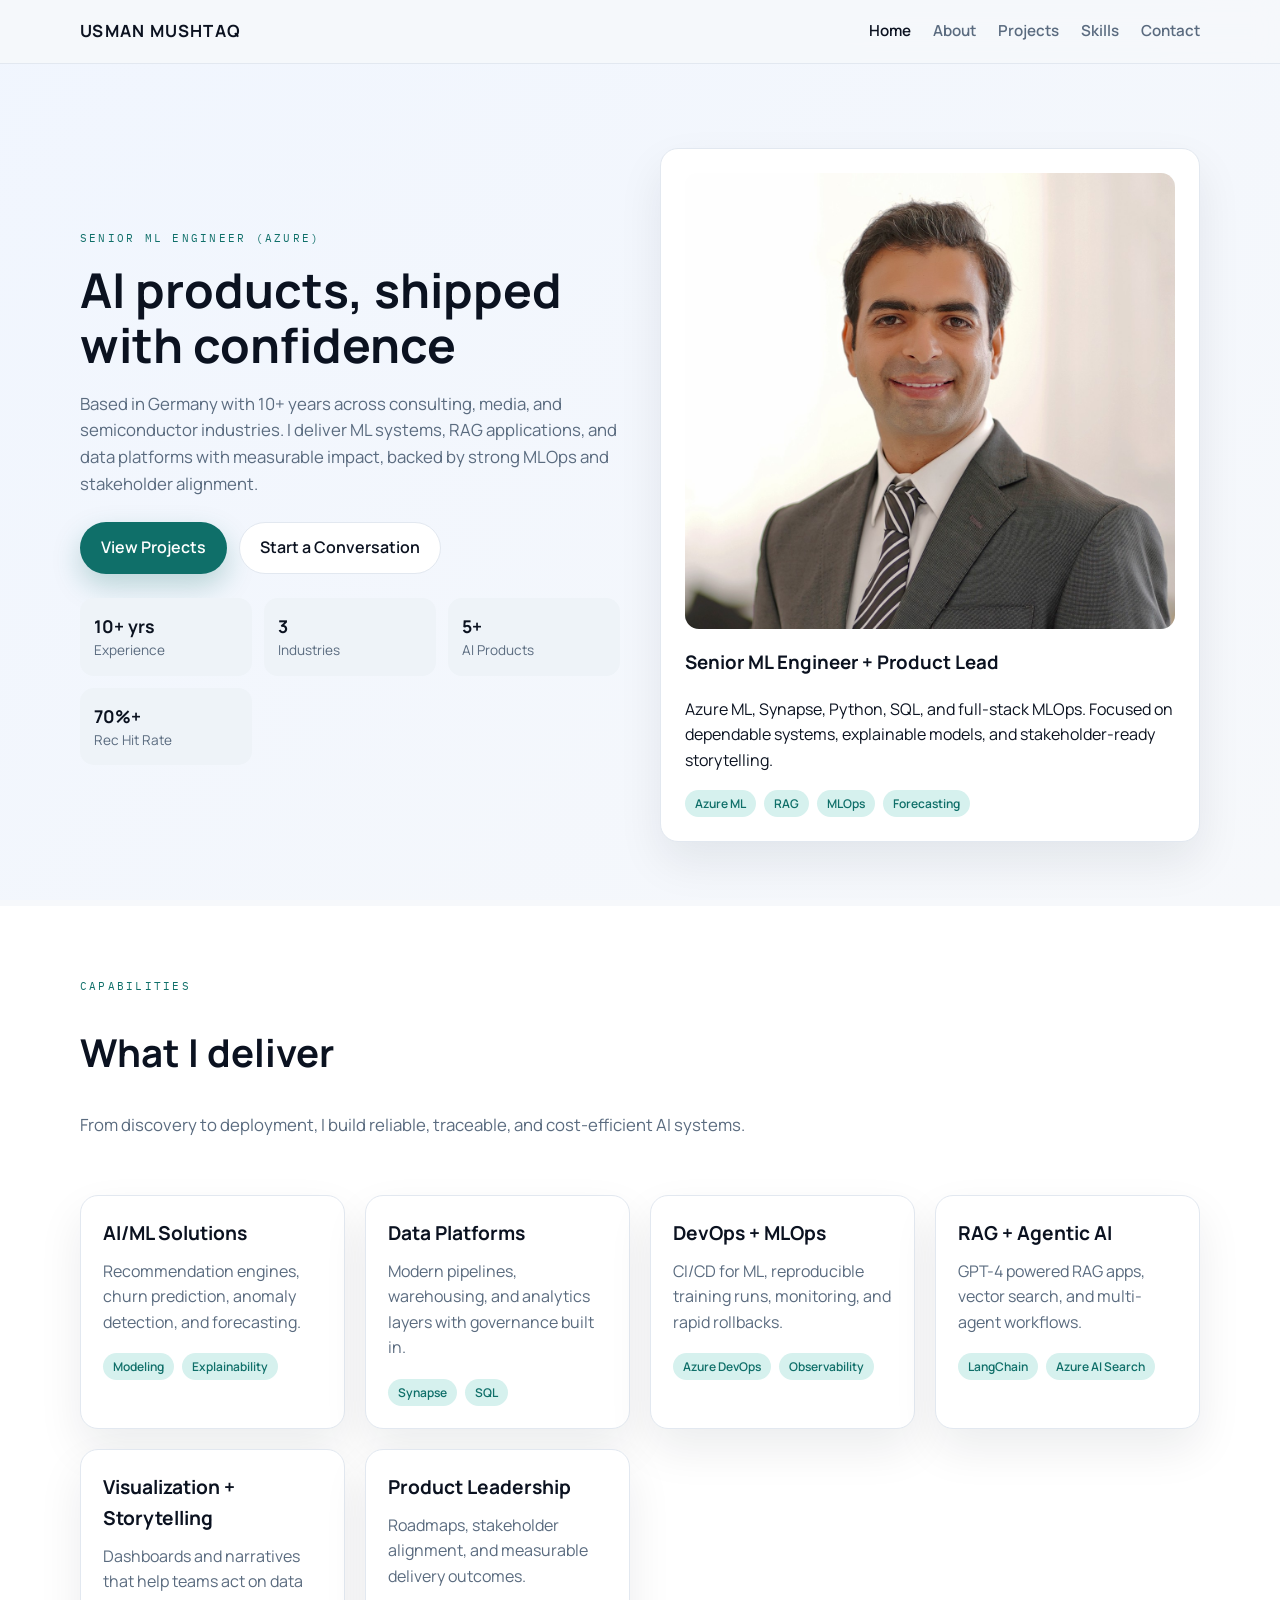
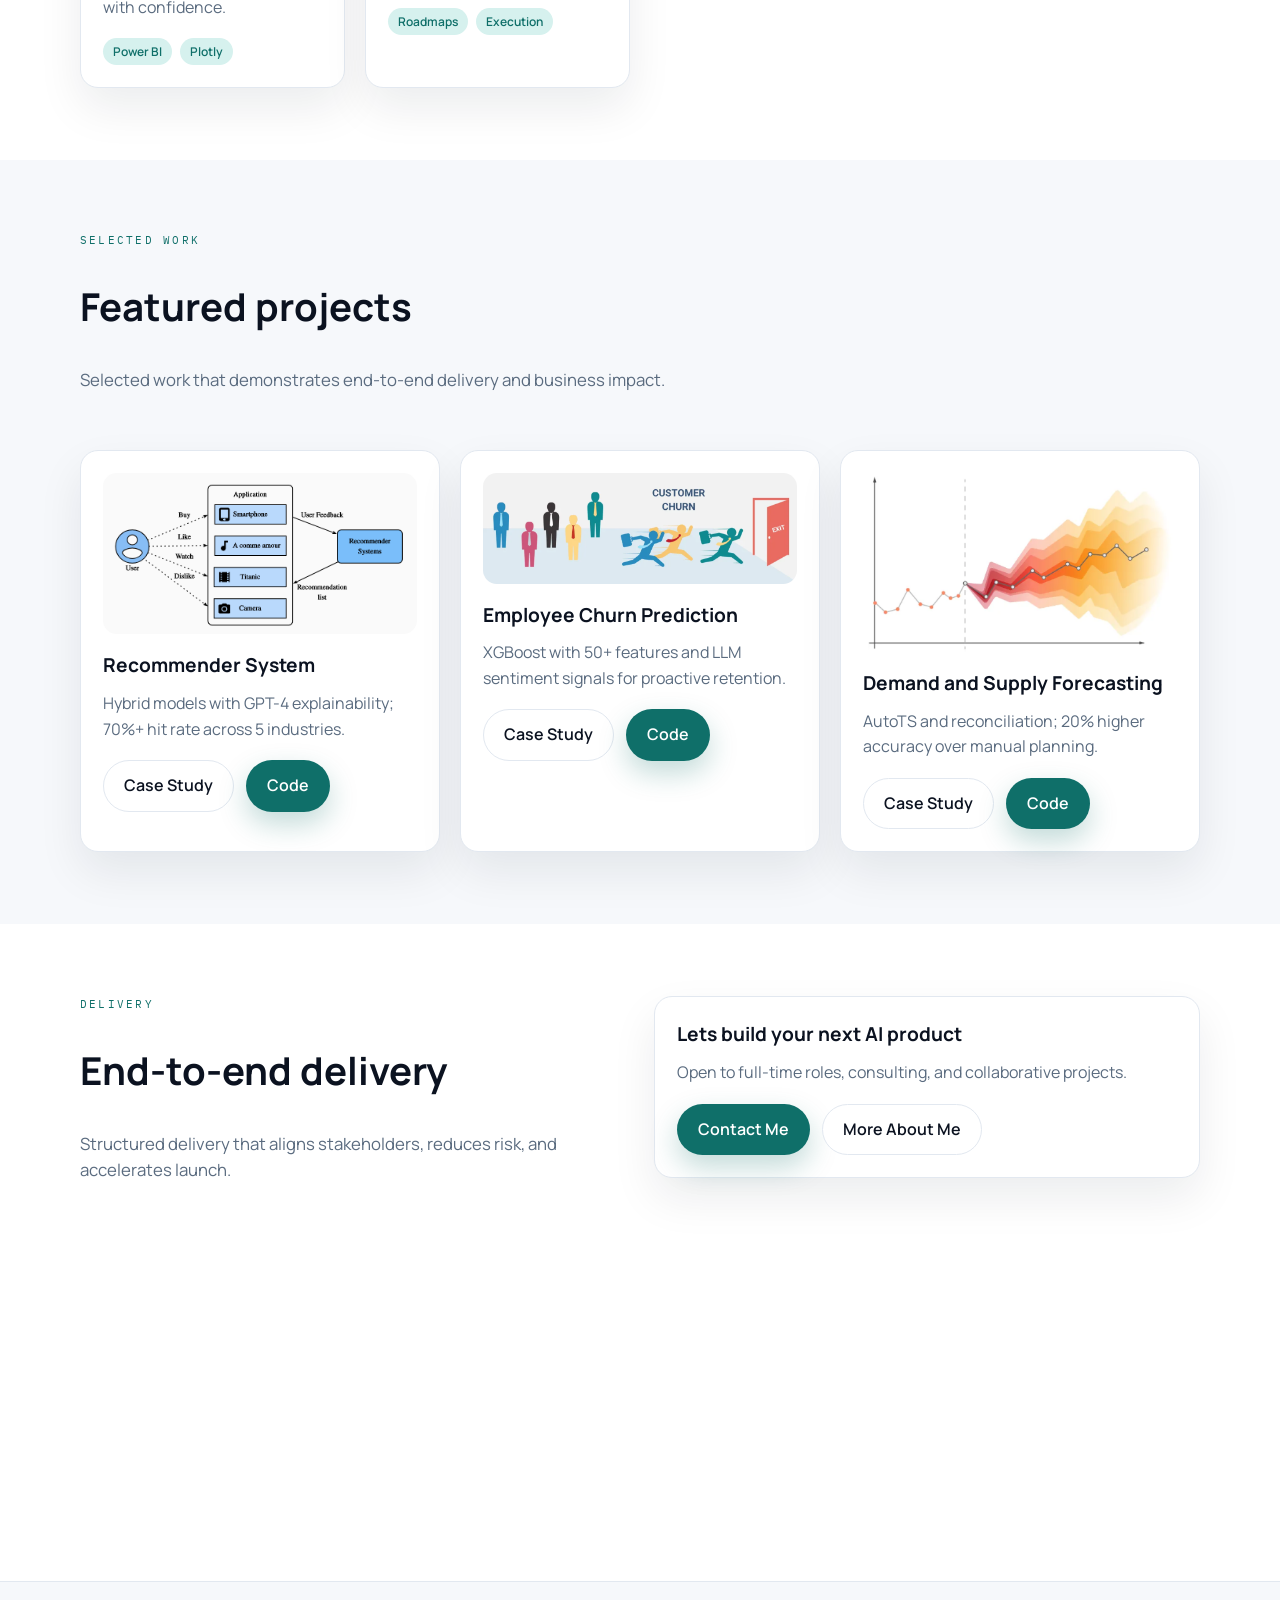
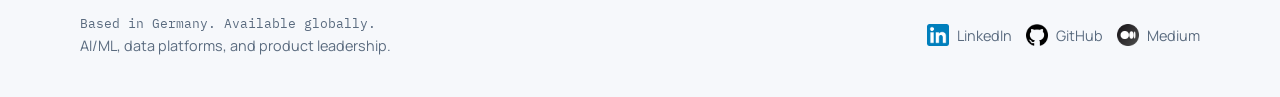
==== commit f34a15a0: "portfolio updated" ====
--- a/index.html
+++ b/index.html
@@ -32,7 +32,7 @@
             <h1>AI products, shipped with confidence</h1>
             <p class="lead">
               Based in Germany with 10+ years across consulting, media, and semiconductor industries.
-              I build ML systems, RAG applications, and data platforms that deliver measurable impact,
+              I deliver ML systems, RAG applications, and data platforms with measurable impact,
               backed by strong MLOps and stakeholder alignment.
             </p>
             <div class="cta-row">
@@ -51,6 +51,10 @@
               <div class="stat">
                 <div class="stat-value">5+</div>
                 <div class="stat-label">AI Products</div>
+              </div>
+              <div class="stat">
+                <div class="stat-value">70%+</div>
+                <div class="stat-label">Rec Hit Rate</div>
               </div>
             </div>
           </div>
@@ -152,8 +156,8 @@
             </div>
             <div class="card reveal">
               <img src="images/projects/churn.png" alt="Churn Prediction">
-              <h3>Churn Prediction</h3>
-              <p>Interpretable XGBoost models with LLM sentiment features for proactive retention.</p>
+              <h3>Employee Churn Prediction</h3>
+              <p>XGBoost with 50+ features and LLM sentiment signals for proactive retention.</p>
               <div class="cta-row">
                 <a class="button secondary" href="projects.html">Case Study</a>
                 <a class="button primary" href="https://github.com/umushtaq1990/ChurnPrediction">Code</a>
@@ -161,7 +165,7 @@
             </div>
             <div class="card reveal">
               <img src="images/projects/timeseriesforecast.png" alt="Time Series Forecasting">
-              <h3>Time Series Forecasting</h3>
+              <h3>Demand and Supply Forecasting</h3>
               <p>AutoTS and reconciliation; 20% higher accuracy over manual planning.</p>
               <div class="cta-row">
                 <a class="button secondary" href="projects.html">Case Study</a>
